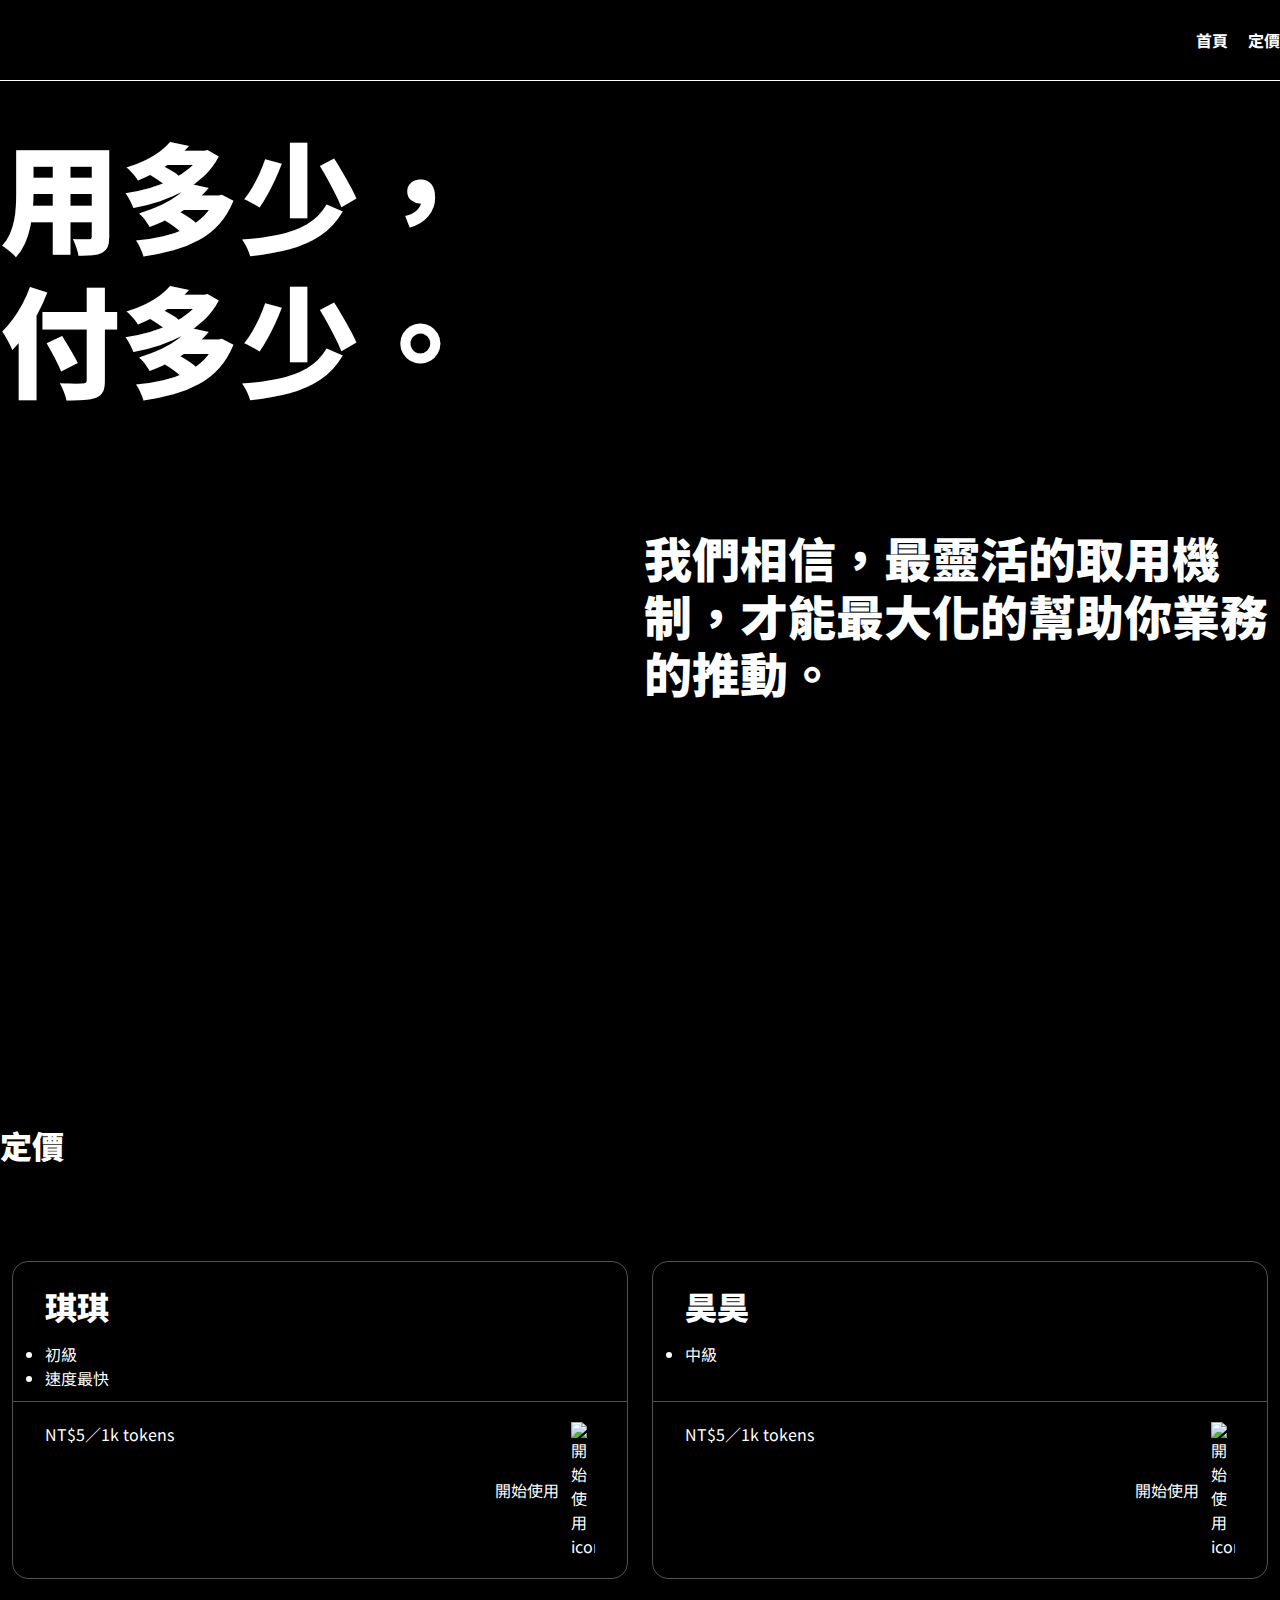
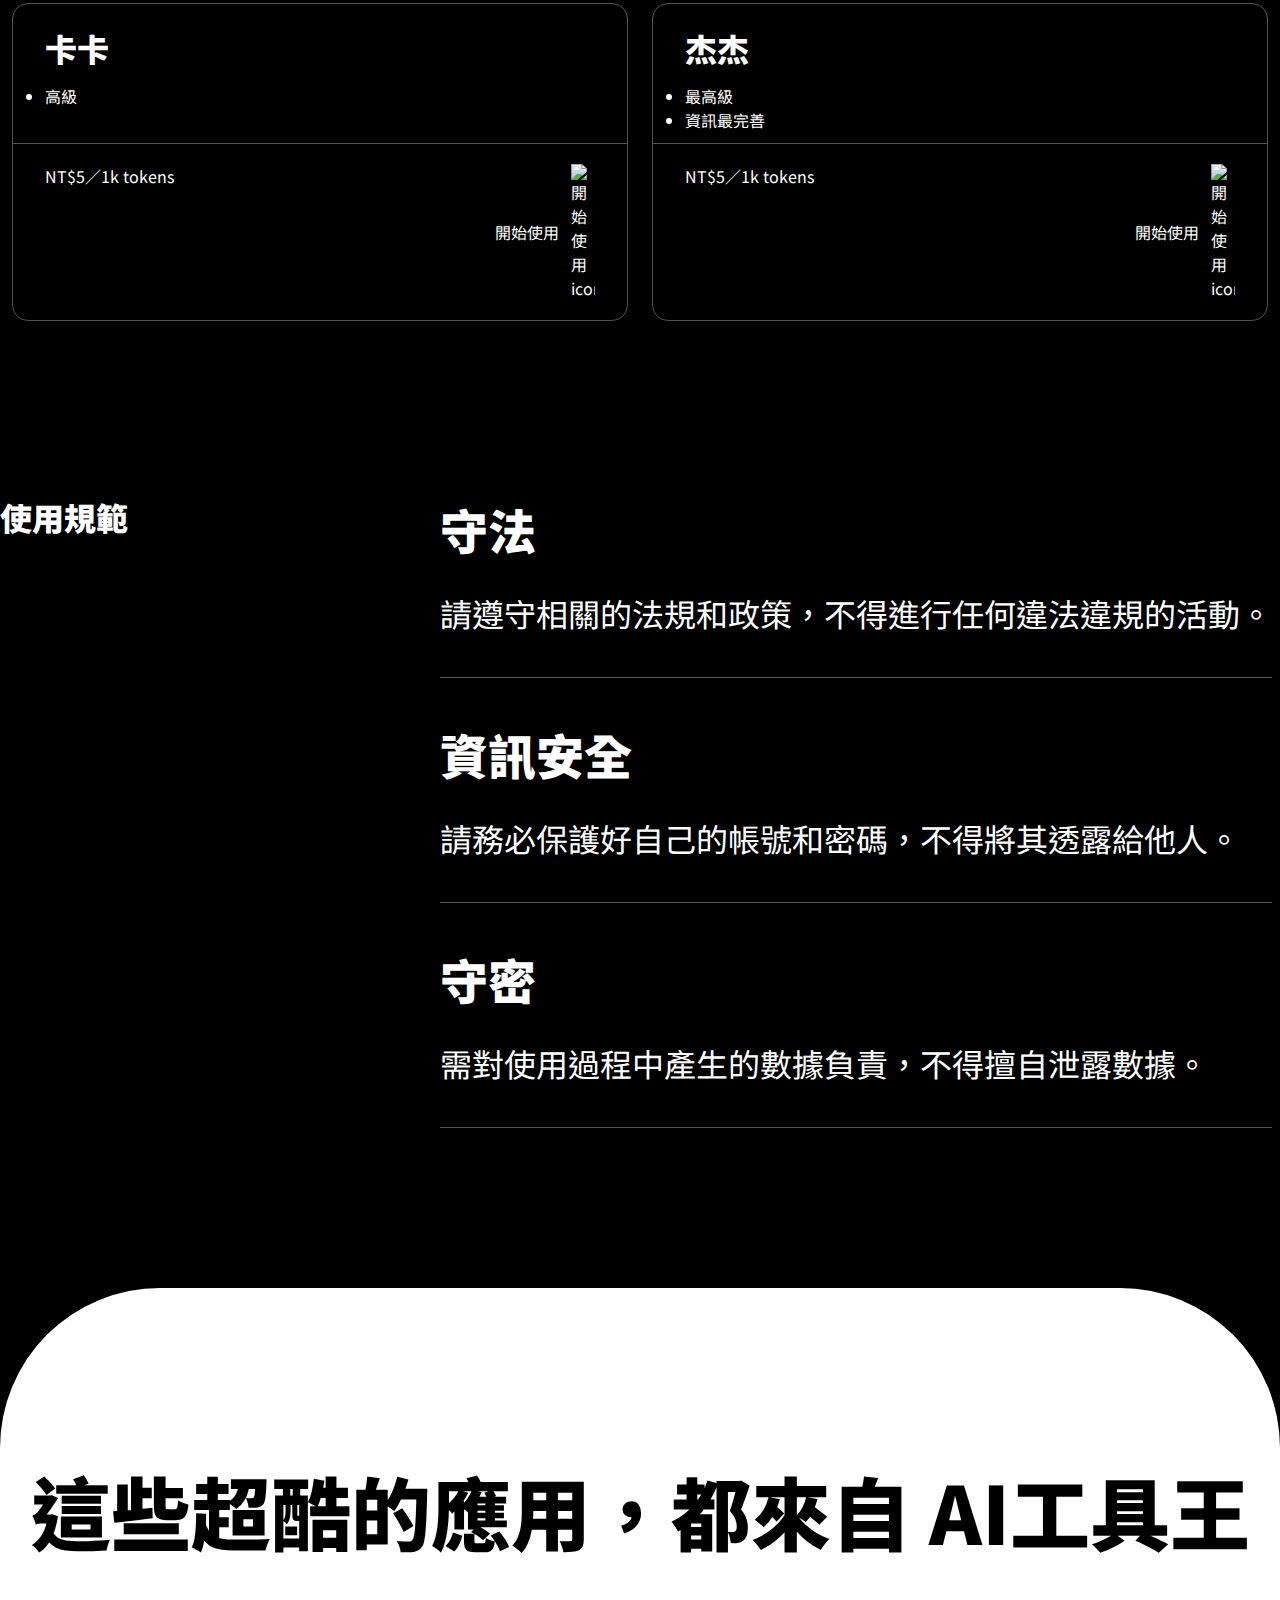
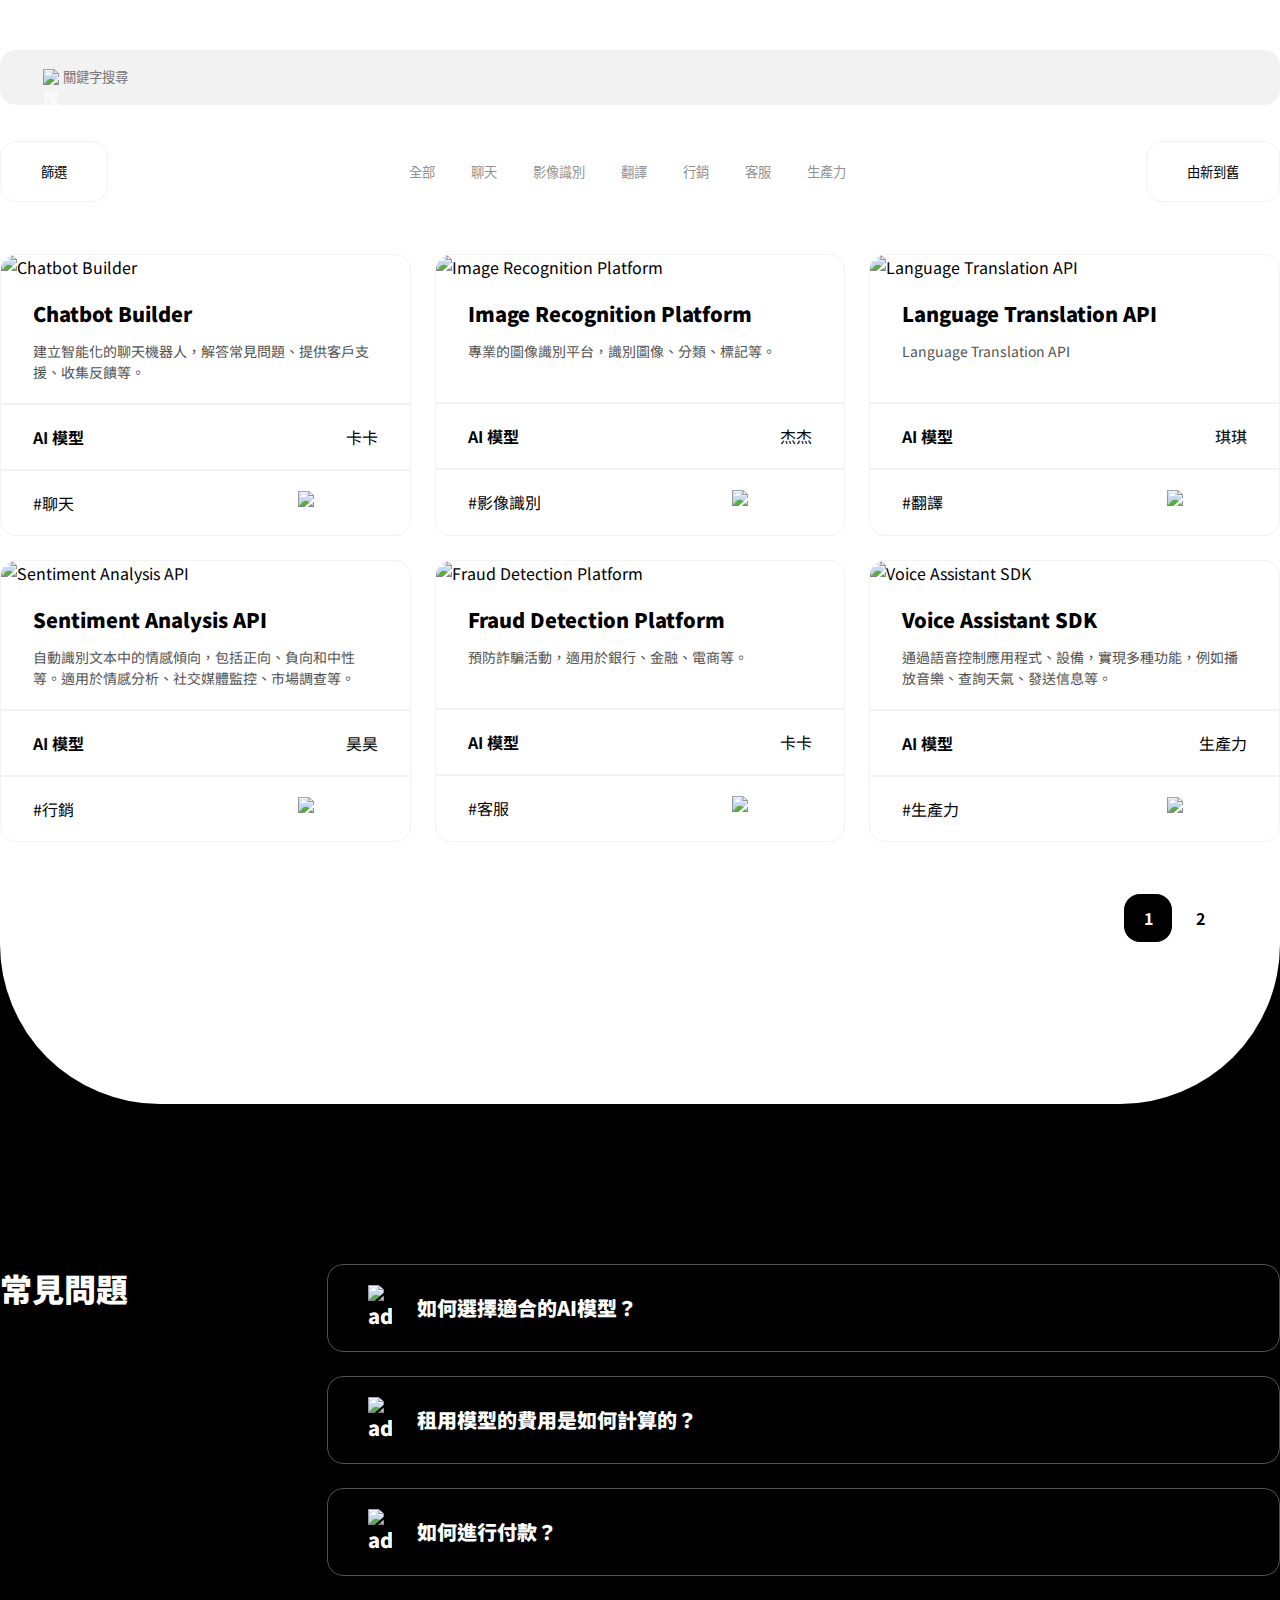
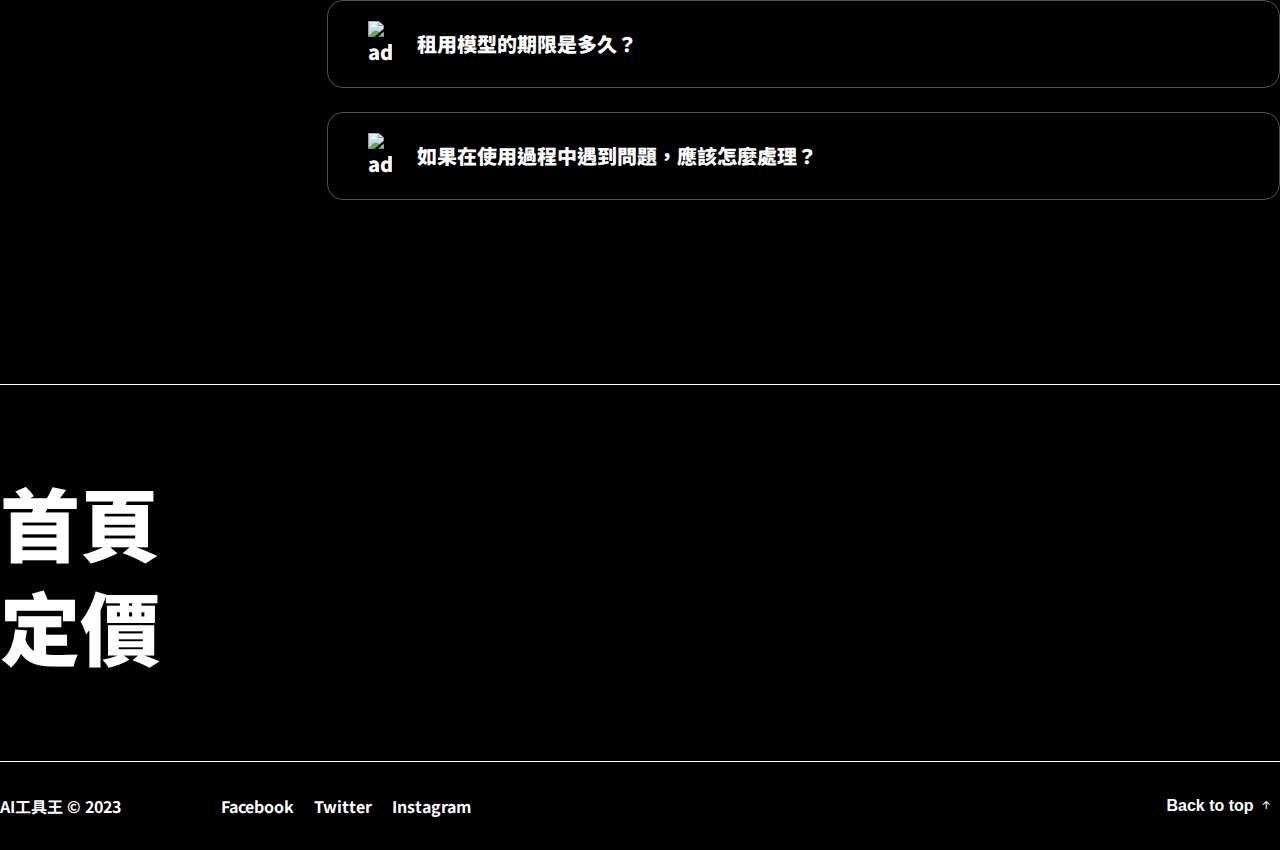
==== price.html @ f8cbf4f8 "Add files via upload" ====
<!DOCTYPE html>
<html lang="zh-TW">

<head>
  <meta charset="UTF-8">
  <meta http-equiv="X-UA-Compatible" content="IE=edge">
  <meta name="viewport" content="width=device-width, initial-scale=1.0">
  <link rel="preconnect" href="https://fonts.googleapis.com">
  <link rel="preconnect" href="https://fonts.gstatic.com" crossorigin>
  <link href="https://fonts.googleapis.com/css2?family=Noto+Sans+TC:wght@400;700;900&display=swap" rel="stylesheet">
  <link rel="stylesheet" href="https://cdn.jsdelivr.net/npm/bootstrap-icons@1.10.5/font/bootstrap-icons.css">
  <link rel="stylesheet" href="css/main.css">
  <title>AI工具王-定價</title>
</head>

<body>
  <header>
    <div class="container">
      <h1><a href="index.html">AI工具王</a></h1>
      <nav>
        <ul>
          <li><a href="index.html">首頁</a></li>
          <li><a href="price.html">定價</a></li>
        </ul>
        <div class="moblieList"><i class="bi bi-list"></i></div>
        <div class="closeIcon"><i class="bi bi-x"></i></div>
      </nav>
    </div>
    <div class="moblieFooter">
      <div class="container">
        <div class="footerNav">
          <p>AI工具王 © 2023</p>
          <ul>
            <li>
              <a href="#">Facebook</a>
            </li>
            <li>
              <a href="#">Twitter</a>
            </li>
            <li>
              <a href="#">Instagram</a>
            </li>
          </ul>
        </div>

      </div>
    </div>
  </header>
  <main>
    <section class="hero priceHero">
      <div class="container">
        <h2>用多少，<br>付多少。</h2>
        <div class="heroText">
            <p>我們相信，最靈活的取用機制，才能最大化的幫助你業務的推動。</p>
        </div>
        <div class="deco">
          <img src="https://github.com/hexschool/2022-web-layout-training/blob/main/2023web-camp/deco.png?raw=true"
            alt="箭頭">
          <img src="https://github.com/hexschool/2022-web-layout-training/blob/main/2023web-camp/deco.png?raw=true"
            alt="箭頭">
          <img src="https://github.com/hexschool/2022-web-layout-training/blob/main/2023web-camp/deco.png?raw=true"
            alt="箭頭">
        </div>
      </div>
    </section>
    <section class="price">
      <div class="container">
        <h3>定價</h3>
        <ul class="priceList">
          <li>
            <h4>琪琪</h4>
            <ul class="feature">
                <li>初級</li>
                <li>速度最快</li>
            </ul>
            <div class="priceContent">
                <p>NT$5／1k tokens</p>
                <a href="#">開始使用 <img src="https://github.com/hexschool/2022-web-layout-training/blob/main/2023web-camp/icons/call%20made.png?raw=true" alt="開始使用icon"></a>
            </div>
          </li>
          <li>
            <h4>昊昊</h4>
            <ul class="feature">
                <li>中級</li>
            </ul>
            <div class="priceContent">
                <p>NT$5／1k tokens</p>
                <a href="#">開始使用 <img src="https://github.com/hexschool/2022-web-layout-training/blob/main/2023web-camp/icons/call%20made.png?raw=true" alt="開始使用icon"></a>
            </div>
          </li>
          <li>
            <h4>卡卡</h4>
            <ul class="feature">
                <li>高級</li>
            </ul>
            <div class="priceContent">
                <p>NT$5／1k tokens</p>
                <a href="#">開始使用 <img src="https://github.com/hexschool/2022-web-layout-training/blob/main/2023web-camp/icons/call%20made.png?raw=true" alt="開始使用icon"></a>
            </div>
          </li>
          <li>
            <h4>杰杰</h4>
            <ul class="feature">
                <li>最高級</li>
                <li>資訊最完善</li>
            </ul>
            <div class="priceContent">
                <p>NT$5／1k tokens</p>
                <a href="#">開始使用 <img src="https://github.com/hexschool/2022-web-layout-training/blob/main/2023web-camp/icons/call%20made.png?raw=true" alt="開始使用icon"></a>
            </div>
          </li>
        </ul>
      </div>
    </section>
    <section class="userTerm">
      <div class="container">
        <h3>使用規範</h3>
        <ul class="userTermList">
          <li>
            <h4>守法</h4>
            <p>請遵守相關的法規和政策，不得進行任何違法違規的活動。</p>
          </li>
          <li>
            <h4>資訊安全</h4>
            <p>請務必保護好自己的帳號和密碼，不得將其透露給他人。</p>
          </li>
          <li>
            <h4>守密</h4>
            <p>需對使用過程中產生的數據負責，不得擅自泄露數據。</p>
          </li>
        </ul>
      </div>
    </section>
    <section class="products">
      <div class="container">
        <h3>這些超酷的應用，<span>都來自 AI工具王</span></h3>
        <div class="search">
          <label for="search">
            <img
              src="https://github.com/hexschool/2022-web-layout-training/blob/main/2023web-camp/icons/search.png?raw=true"
              alt="搜尋icon">
            <input type="search" name="search" id="search" placeholder="關鍵字搜尋">
          </label>
        </div>
        <div class="filter">
          <button class="filterBtn">篩選</button>
          <div class="filterBtnContent">
            <p>AI模型</p>
            <label>
              <div class="tittle">
                <input type="radio" name="aiModel" value="所有模型">
                <span class="name">所有模型</span>
                <span class="check">
                  <img
                    src="https://github.com/hexschool/2022-web-layout-training/blob/main/2023web-camp/icons/check.png?raw=true"
                    alt="checkIcon">
                </span>
              </div>
            </label>
            <label>
              <div class="tittle">
                <input type="radio" name="aiModel" value="卡卡">
                <span class="name">卡卡</span>
                <span class="check">
                  <img
                    src="https://github.com/hexschool/2022-web-layout-training/blob/main/2023web-camp/icons/check.png?raw=true"
                    alt="checkIcon">
                </span>
              </div>
            </label>
            <label>
              <div class="tittle">
                <input type="radio" name="aiModel" value="琪琪">
                <span class="name">琪琪</span>
                <span class="check">
                  <img
                    src="https://github.com/hexschool/2022-web-layout-training/blob/main/2023web-camp/icons/check.png?raw=true"
                    alt="checkIcon">
                </span>
              </div>
            </label>
            <label>
              <div class="tittle">
                <input type="radio" name="aiModel" value="杰杰">
                <span class="name">杰杰</span>
                <span class="check">
                  <img
                    src="https://github.com/hexschool/2022-web-layout-training/blob/main/2023web-camp/icons/check.png?raw=true"
                    alt="checkIcon">
                </span>
              </div>
            </label>
            <label>
              <div class="tittle">
                <input type="radio" name="aiModel" value="昊昊">
                <span class="name">昊昊</span>
                <span class="check">
                  <img
                    src="https://github.com/hexschool/2022-web-layout-training/blob/main/2023web-camp/icons/check.png?raw=true"
                    alt="checkIcon">
                </span>
              </div>
            </label>
            <hr>
            <p>類型</p>
            <label>
              <div class="tittle">
                <input type="radio" name="category" value="所有類型">
                <span class="name">所有類型</span>
                <span class="check">
                  <img
                    src="https://github.com/hexschool/2022-web-layout-training/blob/main/2023web-camp/icons/check.png?raw=true"
                    alt="checkIcon">
                </span>
              </div>
            </label>
            <label>
              <div class="tittle">
                <input type="radio" name="category" value="聊天">
                <span class="name">聊天</span>
                <span class="check">
                  <img
                    src="https://github.com/hexschool/2022-web-layout-training/blob/main/2023web-camp/icons/check.png?raw=true"
                    alt="checkIcon">
                </span>
              </div>
            </label>
            <label>
              <div class="tittle">
                <input type="radio" name="category" value="影像識別">
                <span class="name">影像識別</span>
                <span class="check">
                  <img
                    src="https://github.com/hexschool/2022-web-layout-training/blob/main/2023web-camp/icons/check.png?raw=true"
                    alt="checkIcon">
                </span>
              </div>
            </label>
            <label>
              <div class="tittle">
                <input type="radio" name="category" value="翻譯">
                <span class="name">翻譯</span>
                <span class="check">
                  <img
                    src="https://github.com/hexschool/2022-web-layout-training/blob/main/2023web-camp/icons/check.png?raw=true"
                    alt="checkIcon">
                </span>
              </div>
            </label>
            <label>
              <div class="tittle">
                <input type="radio" name="category" value="行銷">
                <span class="name">行銷</span>
                <span class="check">
                  <img
                    src="https://github.com/hexschool/2022-web-layout-training/blob/main/2023web-camp/icons/check.png?raw=true"
                    alt="checkIcon">
                </span>
              </div>
            </label>
            <label>
              <div class="tittle">
                <input type="radio" name="category" value="客服">
                <span class="name">客服</span>
                <span class="check">
                  <img
                    src="https://github.com/hexschool/2022-web-layout-training/blob/main/2023web-camp/icons/check.png?raw=true"
                    alt="checkIcon">
                </span>
              </div>
            </label>
            <label>
              <div class="tittle">
                <input type="radio" name="category" value="生產力">
                <span class="name">生產力</span>
                <span class="check">
                  <img
                    src="https://github.com/hexschool/2022-web-layout-training/blob/main/2023web-camp/icons/check.png?raw=true"
                    alt="checkIcon">
                </span>
              </div>
            </label>
          </div>
          <div class="filterList">
            <button>全部</button>
            <button>聊天</button>
            <button>影像識別</button>
            <button>翻譯</button>
            <button>行銷</button>
            <button>客服</button>
            <button>生產力</button>
          </div>
          <button type="button" class="sortBtn" id="sort">
            由新到舊
          </button>
          <div class="sortBtnContent">
            <label>
              <div class="tittle">
                <input type="radio" name="sort" value="由新到舊">
                <span class="name">由新到舊</span>
              </div>
            </label>
            <label>
              <div class="tittle">
                <input type="radio" name="sort" value="由舊到新">
                <span class="name">由舊到新</span>
              </div>
            </label>
          </div>
        </div>
        <ul class="productList"></ul>
        <ul class="pagination"></ul>
      </div>
    </section>
    <section class="fqa">
      <div class="container">
        <h3>常見問題</h3>
        <ul class="fqaList">
          <li>
            <h4><img src="https://github.com/hexschool/2022-web-layout-training/blob/main/2023web-camp/icons/add.png?raw=true" alt="addIcon">如何選擇適合的AI模型？</h4>
            <p>選擇適合的 AI 模型需要考慮您的應用場景、需要解決的問題、可用的資源以及預算等因素。可以通過對比不同模型的性能、準確率、速度等指標，以及與其他用戶的評價與反饋，來選擇最適合的模型。</p>
          </li>
          <li>
            <h4><img src="https://github.com/hexschool/2022-web-layout-training/blob/main/2023web-camp/icons/add.png?raw=true" alt="addIcon">租用模型的費用是如何計算的？</h4>
            <p>租用模型的費用通常會根據模型的性能和使用時間等因素進行計算。具體而言，模型的性能可以根據其精度、速度、暫用資源等指標來評估；而使用時間可以根據租用時間的長短來計算，通常會按小時、天或月來計算。綜合考慮這些因素，系統會自動算出對應的租用費用。</p>
          </li>
          <li>
            <h4><img src="https://github.com/hexschool/2022-web-layout-training/blob/main/2023web-camp/icons/add.png?raw=true" alt="addIcon">如何進行付款？</h4>
            <p>付款方式可以通過網站上提供的宴上支付平台進行支付。具體而言，您可以選擇信用卡、銀行轉帳電子錢包等不同的支付方式進行支付。在支付前，您需要先登錄網站並選擇適合的租用方案，系統會自動計算出對應的租用欸用和支付金額，然後您可以選擇適合的支付方式進行支付。完成支付後，系統會自動向您提供相應的服務。</p>
          </li>
          <li>
            <h4><img src="https://github.com/hexschool/2022-web-layout-training/blob/main/2023web-camp/icons/add.png?raw=true" alt="addIcon">租用模型的期限是多久？</h4>
            <p>租用模型的期限可以根據您的需求進行設置，通常可以選擇幾個小時、幾天或幾個月等不同的時間段。</p>
          </li>
          <li>
            <h4><img src="https://github.com/hexschool/2022-web-layout-training/blob/main/2023web-camp/icons/add.png?raw=true" alt="addIcon">如果在使用過程中遇到問題，應該怎麼處理？</h4>
            <p>如果在使用過程中遇到問題，您可以聯繫惡扶或技術支持人員進行諮詢或報告問題。您也可以。您也可以通過網站上的幫助中心或社區論壇尋找相關的解決方案和回答。</p>
          </li>
        </ul>
      </div>
    </section>
  </main>
  <footer>
    <div class="container">
      <section class="footerContent">
        <ul class="footerMenu">
          <li><a href="index.html">首頁</a></li>
          <li><a href="price.html">定價</a></li>
        </ul>
        <h2 class="footerLogo">AI工具王</h2>
      </section>
      <section class="footerNav">
        <p>AI工具王 © 2023</p>
        <ul>
          <li>
            <a href="#">Facebook</a>
          </li>
          <li>
            <a href="#">Twitter</a>
          </li>
          <li>
            <a href="#">Instagram</a>
          </li>
        </ul>
        <button type="button" class="topBtn">Back to top <i class="bi bi-arrow-up-short"></i></button>
      </section>
    </div>
  </footer>
  <script src="js/all.js"></script>
  <script src="js/price.js"></script>
</body>

</html>
---- css/main.css ----
/* http://meyerweb.com/eric/tools/css/reset/ 
   v2.0 | 20110126
   License: none (public domain)
*/
html, body, div, span, applet, object, iframe,
h1, h2, h3, h4, h5, h6, p, blockquote, pre,
a, abbr, acronym, address, big, cite, code,
del, dfn, em, img, ins, kbd, q, s, samp,
small, strike, strong, sub, sup, tt, var,
b, u, i, center,
dl, dt, dd, ol, ul, li,
fieldset, form, label, legend,
table, caption, tbody, tfoot, thead, tr, th, td,
article, aside, canvas, details, embed,
figure, figcaption, footer, header, hgroup,
menu, nav, output, ruby, section, summary,
time, mark, audio, video {
  margin: 0;
  padding: 0;
  border: 0;
  font-size: 100%;
  font: inherit;
  vertical-align: baseline;
}

/* HTML5 display-role reset for older browsers */
article, aside, details, figcaption, figure,
footer, header, hgroup, menu, nav, section {
  display: block;
}

body {
  line-height: 1;
}

ol, ul {
  list-style: none;
}

blockquote, q {
  quotes: none;
}

blockquote:before, blockquote:after,
q:before, q:after {
  content: "";
  content: none;
}

table {
  border-collapse: collapse;
  border-spacing: 0;
}

*, *:before, *:after {
  box-sizing: border-box;
}

body {
  font-family: "Noto Sans TC", sans-serif;
  line-height: 1.5;
  background: #000;
  color: #fff;
}

img {
  display: block;
  width: 100%;
  height: auto;
}

a {
  display: block;
  text-decoration: none;
  color: #fff;
}

.container {
  max-width: 1296px;
  margin: 0 auto;
}

.fw-b {
  font-weight: 700;
}

@media screen and (max-width: 576px) {
  .container {
    padding: 0 12px;
  }
}
header .container {
  display: flex;
  align-items: center;
  padding: 20px 0;
  border-bottom: 1px solid #fff;
}
header h1 {
  margin-right: auto;
}
header h1 a {
  width: 242px;
  height: 40px;
  background: url("https://github.com/hexschool/2022-web-layout-training/blob/main/2023web-camp/logo.png?raw=true") no-repeat;
  background-size: contain;
  text-indent: 101%;
  overflow: hidden;
  white-space: nowrap;
}
header nav ul {
  display: flex;
}
header nav ul li a {
  font-size: 16px;
  font-weight: 700;
  margin-left: 20px;
  transition: all 0.5s;
}
header nav ul li a:hover {
  color: #F18724;
}
header nav .moblieList, header nav .closeIcon {
  display: none;
  font-size: 32px;
  line-height: 1;
}
header .moblieFooter {
  display: none;
  background: #000;
  border-top: 1px solid #fff;
}

@media screen and (max-width: 576px) {
  header {
    position: relative;
  }
  header .container {
    padding: 28px 12px;
  }
  header h1 a {
    width: 143px;
    height: 24px;
  }
  header nav ul {
    display: none;
    flex-direction: column;
    justify-content: center;
    position: absolute;
    top: 91px;
    left: 0;
    right: 0;
    z-index: 5;
    height: calc(100vh - 91px - 205px);
    background: #000;
  }
  header nav ul li a {
    text-align: center;
    font-size: 80px;
    font-weight: 900;
    margin-left: 0;
  }
  header nav .moblieList {
    display: block;
  }
  header .moblieFooter {
    display: none;
    position: absolute;
    top: calc(100vh - 205px);
    left: 0;
    right: 0;
    z-index: 5;
  }
}
footer .footerContent {
  display: flex;
  padding: 80px 0;
  border-bottom: 1px solid #fff;
  border-top: 1px solid #fff;
}
footer .footerMenu li a {
  font-weight: 900;
  font-size: 80px;
  line-height: 1.2;
  margin: 8px 0;
  transition: all 0.5s;
}
footer .footerMenu li a:hover {
  color: #F18724;
}
footer .footerLogo {
  margin-left: auto;
  width: 242px;
  height: 40px;
  background: url("https://github.com/hexschool/2022-web-layout-training/blob/main/2023web-camp/logo.png?raw=true") no-repeat;
  background-size: contain;
  text-indent: 101%;
  overflow: hidden;
  white-space: nowrap;
}

.footerNav {
  display: flex;
  font-weight: 700;
  padding: 32px 0;
}
.footerNav p {
  color: #fff;
  margin-right: 100px;
}
.footerNav ul {
  display: flex;
}
.footerNav ul a {
  margin-right: 20px;
  transition: all 0.5s;
}
.footerNav ul a:hover {
  color: #F18724;
}
.footerNav button {
  margin-left: auto;
  cursor: pointer;
  background: transparent;
  border: none;
  color: #fff;
  font-weight: 700;
  font-size: 16px;
  transition: all 0.5s;
}
.footerNav button:hover {
  color: #F18724;
}

@media screen and (max-width: 576px) {
  footer .footerContent {
    flex-direction: column-reverse;
  }
  footer .footerMenu li a {
    font-size: 48px;
  }
  footer .footerLogo {
    margin-left: 0;
    margin-bottom: 40px;
  }
  .footerNav {
    flex-wrap: wrap;
  }
  .footerNav ul {
    order: 1;
    margin-top: 36px;
  }
}
@keyframes scroll1 {
  0% {
    transform: translateY(100%);
  }
  25% {
    transform: translateY(100%);
    opacity: 1;
  }
  50% {
    transform: translateY(0%);
    opacity: 1;
  }
  75% {
    transform: translateY(0%);
    opacity: 1;
  }
  100% {
    transform: translateY(-100%);
    opacity: 0;
  }
}
@keyframes scroll {
  from {
    transform: translateX(0%);
  }
  to {
    transform: translateX(-100%);
  }
}
main section {
  margin-bottom: 160px;
}
main section h3 {
  font-size: 32px;
  font-weight: 900;
  margin-bottom: 80px;
}
main .hero {
  color: #fff;
  font-weight: 900;
  line-height: 1.2;
}
main .hero h2 {
  font-size: 120px;
  padding: 40px 0;
}
main .hero a {
  display: inline-block;
  font-size: 20px;
  margin-bottom: 100px;
  padding: 20px 40px;
  border: 1px solid #fff;
  border-radius: 16px;
  transition: all 0.5s;
}
main .hero a:hover {
  color: #F18724;
  border: 1px solid #F18724;
}
main .hero .deco {
  display: flex;
  justify-content: flex-end;
  overflow: hidden;
}
main .hero .deco img {
  max-width: 180px;
  opacity: 0;
}
main .hero .deco img:nth-of-type(1) {
  animation: scroll1 8s infinite;
  animation-delay: 1s;
}
main .hero .deco img:nth-of-type(2) {
  animation: scroll1 8s infinite;
  animation-delay: 0.5s;
}
main .hero .deco img:nth-of-type(3) {
  animation: scroll1 8s infinite;
}
main .service .title {
  display: flex;
  color: #fff;
  font-weight: 900;
  margin-bottom: 80px;
}
main .service .title h3 {
  min-width: 414px;
  margin-right: 24px;
}
main .service .title p {
  font-size: 48px;
}
main .service .serviceList {
  display: flex;
  margin: 0 -10px;
  color: #fff;
}
main .service .serviceList li {
  margin: 0 10px;
  padding: 86px 40px 80px 40px;
  border: 1px solid rgba(255, 255, 255, 0.2);
  border-radius: 16px;
}
main .service .serviceList li img {
  max-width: 66px;
}
main .service .serviceList li h4 {
  font-weight: 900;
  font-size: 32px;
  margin-bottom: 20px;
}
main .partner .partnerList {
  position: relative;
}
main .partner .partnerList::before {
  content: "";
  width: 101%;
  height: 110px;
  position: absolute;
  left: 0;
  top: 0;
  z-index: 10;
  background: linear-gradient(to right, #000 10%, transparent 25%, transparent 75%, #000 90%);
}
main .partner .partnerList .partnerLogo {
  display: flex;
  margin-bottom: 20px;
  overflow: hidden;
}
main .partner .partnerList .logoWall {
  min-width: 1296px;
}
main .partner .partnerList .logo {
  display: flex;
  justify-content: space-between;
  margin-bottom: 20px;
}
main .partner .partnerList .logo img {
  display: inline-block;
  max-width: 140px;
  margin-right: 40px;
}
main .partner .partnerList .logo .firstLogo {
  width: 70px;
  -o-object-position: right;
     object-position: right;
  -o-object-fit: cover;
     object-fit: cover;
}
main .partner .partnerList .logo .lastLogo {
  width: 70px;
  -o-object-position: left;
     object-position: left;
  -o-object-fit: cover;
     object-fit: cover;
  margin-right: 0;
}
main .evaluate .swiper-slide {
  background: rgba(255, 255, 255, 0.08);
  border-radius: 16px;
  padding: 40px;
}
main .evaluate .star {
  display: flex;
  margin-bottom: 22px;
}
main .evaluate .star img {
  width: 13.5px;
  margin-right: 6px;
}
main .evaluate .evaluate-content {
  margin-bottom: 22px;
}
main .evaluate .evaluate-user {
  display: flex;
}
main .evaluate .evaluate-user img {
  width: 48px;
  margin-right: 16px;
}
main .evaluate-slider {
  --add-bottom: 50px;
  padding-bottom: var(--add-bottom);
}
main .evaluate-slider .swiper-pagination-bullet {
  background: white;
}
main .products {
  background: #fff;
  border-radius: 160px;
  padding: 162px 0;
}
main .products h3 {
  font-size: 80px;
  text-align: center;
  color: #000;
}
main .products .search {
  position: relative;
  margin-bottom: 36px;
}
main .products .search img {
  display: inline;
  width: 18px;
  position: absolute;
  top: 19px;
  left: 43px;
}
main .products .search input {
  width: 100%;
  border: 0;
  background: rgb(242, 242, 242);
  padding: 20px 43px 20px 63px;
  border-radius: 16px;
}
main .products .productList {
  display: flex;
  flex-wrap: wrap;
  margin: 0 -12px;
  color: #000;
}
main .products .productList li {
  width: calc(33.3333% - 24px);
  margin: 12px;
  border: 1px solid #F2F2F2;
  border-radius: 16px;
  overflow: hidden;
}
main .products .productList li h4 {
  font-size: 20px;
  font-weight: 900;
  margin-top: 20px;
}
main .products .productList li img {
  transition: all 0.5s;
}
main .products .productList li img:hover {
  transform: scale(1.2);
}
main .products .productList li p {
  display: flex;
  margin: 20px 0;
}
main .products .productList li p span {
  margin-left: auto;
  font-weight: normal;
}
main .products .productList li a {
  margin-left: auto;
}
main .products .productList li hr {
  border: 1px solid #f2f2f2;
  margin: 0 -32px;
}
main .products .productList .productImg {
  max-height: 292px;
  overflow: hidden;
}
main .products .productList .productInfo {
  display: flex;
  flex-direction: column;
  padding: 0 32px;
  min-height: 255px;
}
main .products .productList .productText {
  font-size: 14px;
  color: rgb(82, 82, 82);
  margin-top: 12px;
  flex-grow: 1;
}
main .products .filter {
  display: flex;
  align-items: center;
  position: relative;
  margin-bottom: 40px;
}
main .products .filterBtn, main .products .sortBtn {
  padding: 20px 40px;
  border: 1px solid rgb(242, 242, 242);
  border-radius: 16px;
  background: #fff;
  cursor: pointer;
}
main .products .filterBtnContent, main .products .sortBtnContent {
  display: none;
  padding: 20px 40px;
  border-radius: 16px;
  color: #000;
  box-shadow: 0 4px 20px 0 rgba(0, 0, 0, 0.15);
  background: #fff;
  margin-top: 16px;
  position: absolute;
  z-index: 5;
}
main .products .filterBtnContent p, main .products .sortBtnContent p {
  color: rgb(145, 145, 145);
  font-weight: 700;
}
main .products .filterBtnContent input[type=radio], main .products .sortBtnContent input[type=radio] {
  display: none;
}
main .products .filterBtnContent input:checked ~ .check, main .products .sortBtnContent input:checked ~ .check {
  display: block;
}
main .products .filterBtnContent .tittle, main .products .sortBtnContent .tittle {
  display: flex;
  align-items: center;
  padding: 8px 40px;
  margin: 0 -40px;
  cursor: pointer;
  transition: all 0.5s;
}
main .products .filterBtnContent .tittle:hover, main .products .sortBtnContent .tittle:hover {
  background: rgb(242, 242, 242);
}
main .products .filterBtnContent .check, main .products .sortBtnContent .check {
  display: none;
  margin-left: auto;
}
main .products .filterBtnContent {
  width: 240px;
  top: 50px;
  left: 0;
}
main .products .filterList {
  margin: 0 auto;
}
main .products .filterList button {
  color: rgb(145, 145, 145);
  border: none;
  background: transparent;
  cursor: pointer;
  padding: 8px 16px;
  transition: all 0.5s;
}
main .products .filterList button:hover, main .products .filterList button.active {
  background: rgb(242, 242, 242);
  border-radius: 16px;
  color: #000;
  font-weight: 700;
}
main .products #sort {
  position: relative;
  padding: 20px 40px;
  border: 1px solid rgb(242, 242, 242);
  border-radius: 16px;
}
main .products .sortBtnContent {
  width: 144px;
  top: 50px;
  right: 0;
}
main .products .pagination {
  display: flex;
  justify-content: flex-end;
  color: #000;
  font-weight: 700;
  margin-top: 40px;
}
main .products .pagination li {
  width: 48px;
  height: 48px;
  border-radius: 16px;
  background: #fff;
  text-align: center;
  line-height: 48px;
  margin-right: 4px;
  cursor: pointer;
  transition: all 0.5s;
}
main .products .pagination li.next {
  display: flex;
  justify-content: center;
  align-items: center;
  background: url("https://github.com/hexschool/2022-web-layout-training/blob/main/2023web-camp/icons/keyboard%20arrow%20right.png?raw=true") no-repeat center center;
}
main .products .pagination li.next:hover {
  background: url("https://github.com/hexschool/2022-web-layout-training/blob/main/2023web-camp/icons/keyboard%20arrow%20right.png?raw=true") no-repeat center center;
}
main .products .pagination li:hover, main .products .pagination li.active {
  background: #000;
  color: #fff;
}

@media screen and (max-width: 576px) {
  main section h3 {
    font-size: 20px;
  }
  main .hero h2 {
    font-size: 48px;
  }
  main .hero h2 span {
    display: block;
  }
  main .hero a {
    margin-bottom: 180px;
  }
  main .hero .deco {
    display: flex;
    justify-content: flex-start;
    margin-bottom: 120px;
  }
  main .hero .deco img {
    width: 33.3333%;
  }
  main .service .title {
    display: block;
    margin-bottom: 46px;
  }
  main .service .title h3 {
    min-width: 0;
    font-size: 20px;
    margin-right: 0;
    margin-bottom: 24px;
  }
  main .service .title p {
    font-size: 32px;
  }
  main .service .serviceList {
    display: block;
    margin: 0 auto;
  }
  main .service .serviceList li {
    margin: 0;
    margin-bottom: 12px;
    padding: 46px 20px 40px 20px;
  }
  main .partner .partnerList .logoWall {
    animation: scroll 20s linear infinite;
  }
  main .evaluate ul {
    flex-direction: column;
  }
  main .evaluate li {
    width: 100%;
    margin: 0 0 20px 0;
  }
  main .evaluate .star {
    display: flex;
    margin-bottom: 22px;
  }
  main .evaluate .star img {
    width: 13.5px;
    margin-right: 6px;
  }
  main .evaluate .evaluate-content {
    margin-bottom: 22px;
  }
  main .evaluate .evaluate-user {
    display: flex;
  }
  main .evaluate .evaluate-user img {
    width: 48px;
    margin-right: 16px;
  }
  main .products {
    border-radius: 20px;
    padding: 80px 0;
  }
  main .products h3 {
    font-size: 32px;
  }
  main .products h3 span {
    display: block;
  }
  main .products .search {
    margin-bottom: 36px;
  }
  main .products .search img {
    display: inline;
    width: 18px;
    position: absolute;
    top: 19px;
    left: 43px;
  }
  main .products .search input {
    padding: 20px 43px 20px 63px;
    border-radius: 16px;
  }
  main .products .productList {
    flex-direction: column;
    margin: 0;
  }
  main .products .productList li {
    width: 100%;
    margin: 0 0 12px 0;
  }
  main .products .productList li h4 {
    font-size: 20px;
    font-weight: 900;
    margin-top: 20px;
  }
  main .products .productList li .productImg {
    max-height: 292px;
    overflow: hidden;
  }
  main .products .productList li p {
    display: flex;
    margin: 20px 0;
  }
  main .products .productList li p span {
    margin-left: auto;
    font-weight: normal;
  }
  main .products .productList li a {
    margin-left: auto;
  }
  main .products .productList li hr {
    border: 1px solid #f2f2f2;
    margin: 0 -32px;
  }
  main .products .productList .productInfo {
    display: flex;
    flex-direction: column;
    padding: 0 32px;
    min-height: 255px;
  }
  main .products .productList .productText {
    font-size: 14px;
    color: rgb(82, 82, 82);
    margin-top: 12px;
    flex-grow: 1;
  }
  main .products .filter {
    flex-wrap: wrap;
  }
  main .products .filterBtn {
    margin-right: auto;
  }
  main .products .filterBtnContent {
    display: none;
    width: 100%;
    padding: 20px 40px;
    border-radius: 16px;
    color: #000;
    box-shadow: 0 4px 20px 0 rgba(0, 0, 0, 0.15);
    background: #fff;
    margin-top: 16px;
    position: absolute;
    top: 50px;
    left: 0;
    z-index: 5;
  }
  main .products .filterBtnContent p {
    color: rgb(145, 145, 145);
    font-weight: 700;
  }
  main .products .filterBtnContent input[type=radio] {
    display: none;
  }
  main .products .filterBtnContent input:checked ~ .check {
    display: block;
  }
  main .products .filterBtnContent .tittle {
    display: flex;
    align-items: center;
    padding: 8px 40px;
    margin: 0 -40px;
    cursor: pointer;
    transition: all 0.5s;
  }
  main .products .filterBtnContent .tittle:hover {
    background: rgb(242, 242, 242);
  }
  main .products .filterBtnContent .check {
    display: none;
    margin-left: auto;
  }
  main .products .filterList {
    margin: 12px auto;
    order: 1;
    white-space: nowrap;
    overflow-x: auto;
  }
  main .products .filterList button {
    color: rgb(145, 145, 145);
    border: none;
    background: transparent;
    cursor: pointer;
    padding: 8px 16px;
    transition: all 0.5s;
  }
  main .products .filterList button:hover, main .products .filterList button.active {
    background: rgb(242, 242, 242);
    border-radius: 16px;
    color: #000;
    font-weight: 700;
  }
  main .products #sort {
    padding: 20px 40px;
    border: 1px solid rgb(242, 242, 242);
    border-radius: 16px;
  }
  main .products .pagination {
    display: flex;
    justify-content: flex-end;
    color: #000;
    font-weight: 700;
    margin-top: 40px;
  }
  main .products .pagination li {
    width: 48px;
    height: 48px;
    border-radius: 16px;
    background: #fff;
    text-align: center;
    line-height: 48px;
    margin-right: 4px;
    cursor: pointer;
    transition: all 0.5s;
  }
  main .products .pagination li.next {
    display: flex;
    justify-content: center;
    align-items: center;
  }
  main .products .pagination li.next img {
    width: 16px;
  }
  main .products .pagination li.next:hover {
    background: #fff;
  }
  main .products .pagination li:hover {
    background: #000;
    color: #fff;
  }
}
main .priceHero .deco {
  justify-content: flex-start;
}
main .priceHero .heroText {
  width: 636px;
  font-size: 48px;
  margin-left: auto;
  margin-top: 80px;
  margin-bottom: 240px;
}
main .priceList {
  display: flex;
  flex-wrap: wrap;
}
main .priceList > li {
  width: calc(50% - 24px);
  height: 318px;
  display: flex;
  flex-direction: column;
  border: 1px solid rgb(82, 82, 82);
  border-radius: 16px;
  padding: 20px 32px;
  margin: 12px;
  transition: all 0.5s;
}
main .priceList > li:hover {
  border: 1px solid rgb(255, 255, 255);
}
main .priceList h4 {
  font-size: 32px;
  font-weight: 900;
  margin-bottom: 12px;
}
main .priceList .feature {
  list-style: disc;
  margin-bottom: auto;
  flex-grow: 1;
}
main .priceList .priceContent {
  display: flex;
  padding: 20px 32px 0;
  margin: 0 -32px;
  border-top: 1px solid rgb(82, 82, 82);
}
main .priceList .priceContent p {
  margin-right: auto;
}
main .priceList .priceContent a {
  display: flex;
  align-items: center;
}
main .priceList .priceContent a img {
  width: 24px;
  margin-left: 12px;
}
main .userTerm .container {
  display: flex;
}
main .userTerm h3 {
  width: 440px;
}
main .userTerm .userTermList li {
  padding: 40px 0;
  border-bottom: 1px solid rgb(82, 82, 82);
}
main .userTerm .userTermList li:nth-of-type(1) {
  padding: 0 0 40px 0;
}
main .userTerm .userTermList li h4 {
  font-size: 48px;
  font-weight: 900;
  margin-bottom: 24px;
}
main .userTerm .userTermList li p {
  font-size: 32px;
}
main .fqa .container {
  display: flex;
}
main .fqa h3 {
  width: 440px;
}
main .fqa .fqaList {
  width: 100%;
}
main .fqa .fqaList li {
  cursor: pointer;
  border-radius: 16px;
  border: 1px solid rgb(82, 82, 82);
  padding: 20px 40px;
  margin-bottom: 24px;
  overflow: hidden;
  transition: all 0.5s;
}
main .fqa .fqaList li:hover, main .fqa .fqaList li.active {
  border: 1px solid rgb(255, 255, 255);
}
main .fqa .fqaList li h4 {
  display: flex;
  align-items: center;
  font-size: 20px;
  font-weight: 900;
}
main .fqa .fqaList li h4 img {
  width: 24px;
  margin-right: 25px;
}
main .fqa .fqaList li p {
  display: none;
  margin-top: 24px;
}

@media screen and (max-width: 576px) {
  main .priceHero .heroText {
    width: 257px;
    font-size: 28px;
    margin-top: 64px;
    margin-bottom: 260px;
  }
  main .priceList > li {
    width: 100%;
    height: 318px;
    border: 1px solid rgb(82, 82, 82);
    border-radius: 16px;
    padding: 20px 32px;
    margin: 0 0 24px 0;
    transition: all 0.5s;
  }
  main .priceList h4 {
    font-size: 32px;
    font-weight: 900;
    margin-bottom: 12px;
  }
  main .priceList .feature {
    list-style: disc;
    margin-bottom: auto;
    flex-grow: 1;
  }
  main .priceList .priceContent {
    display: flex;
    padding: 20px 32px 0;
    margin: 0 -32px;
    border-top: 1px solid rgb(82, 82, 82);
  }
  main .priceList .priceContent p {
    margin-right: auto;
  }
  main .priceList .priceContent a {
    display: flex;
    align-items: center;
  }
  main .priceList .priceContent a img {
    width: 24px;
    margin-left: 12px;
  }
  main .userTerm .container {
    flex-direction: column;
  }
  main .userTerm h3 {
    width: 100%;
    margin-bottom: 48px;
  }
  main .userTerm .userTermList li h4 {
    font-size: 32px;
  }
  main .userTerm .userTermList li p {
    font-size: 16px;
  }
  main .fqa .container {
    flex-direction: column;
  }
  main .fqa h3 {
    width: 100%;
  }
  main .fqa .fqaList li {
    padding: 20px;
  }
}/*# sourceMappingURL=main.css.map */
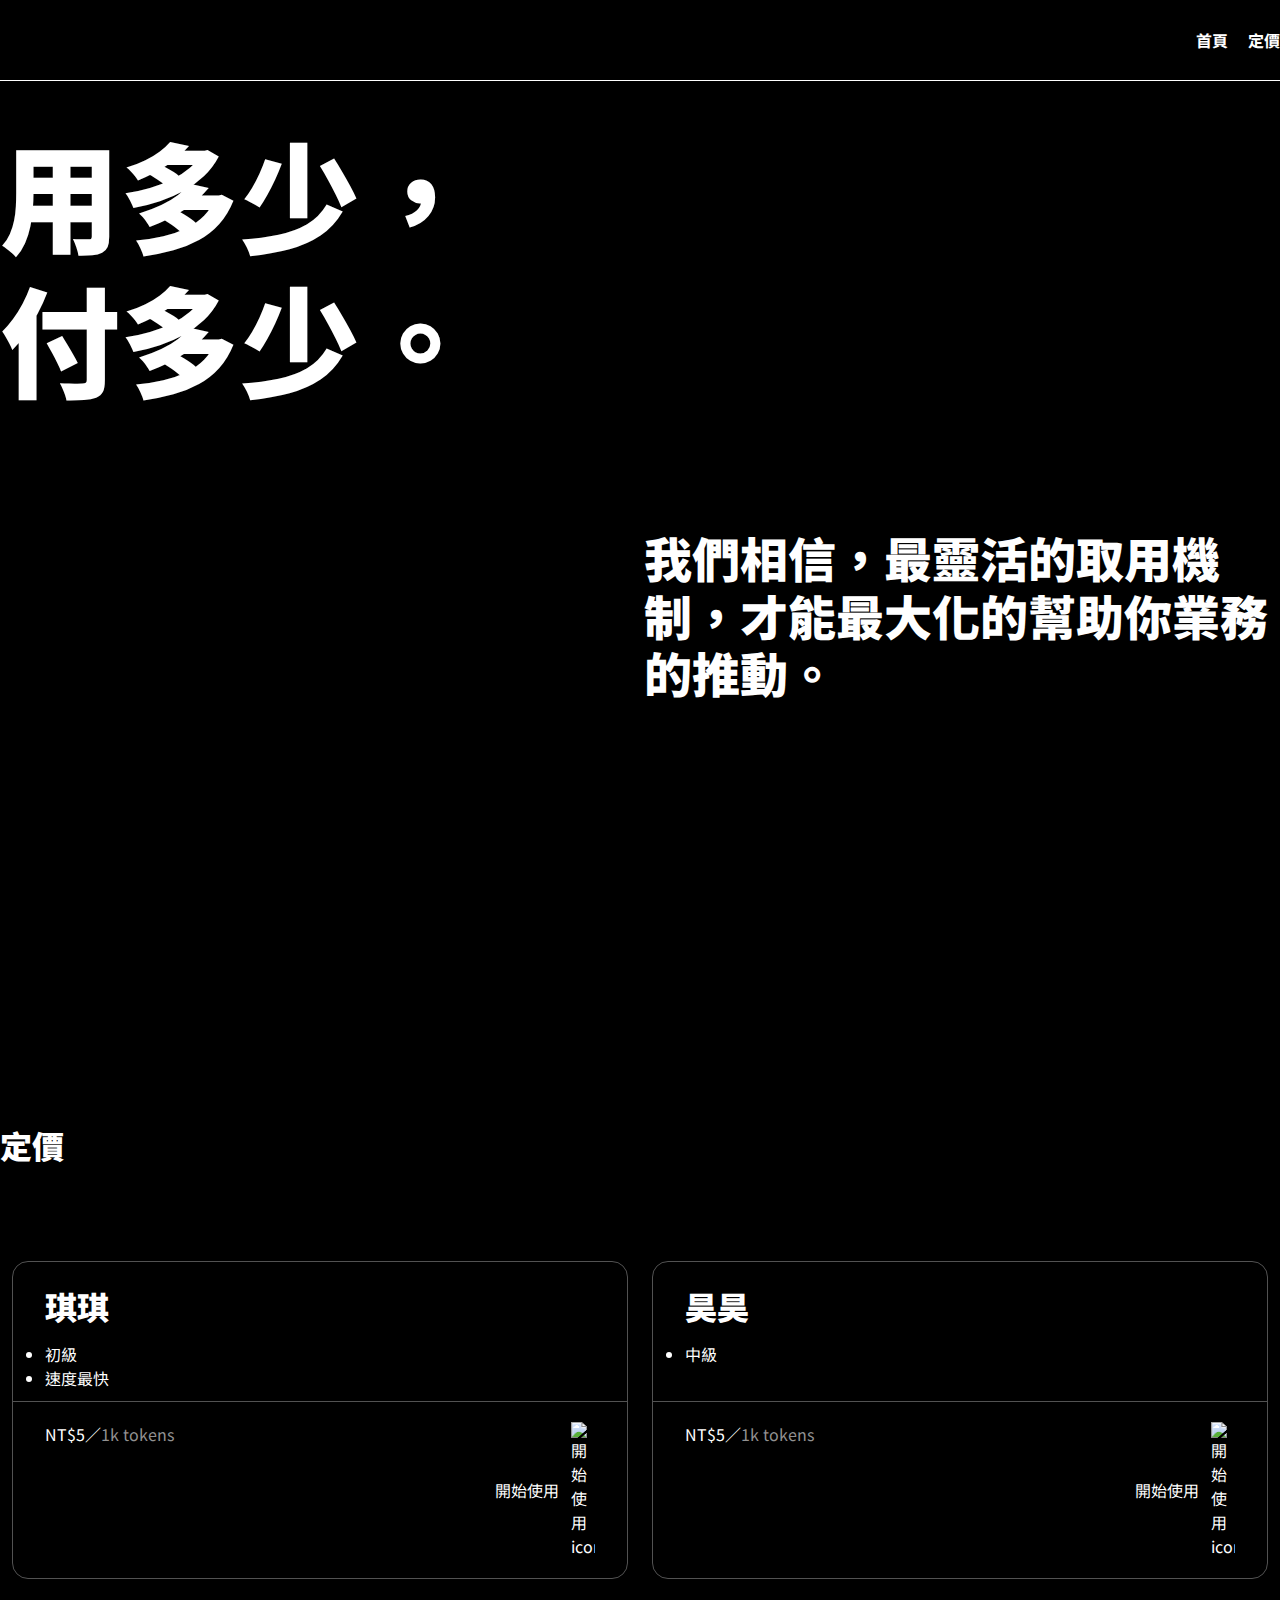
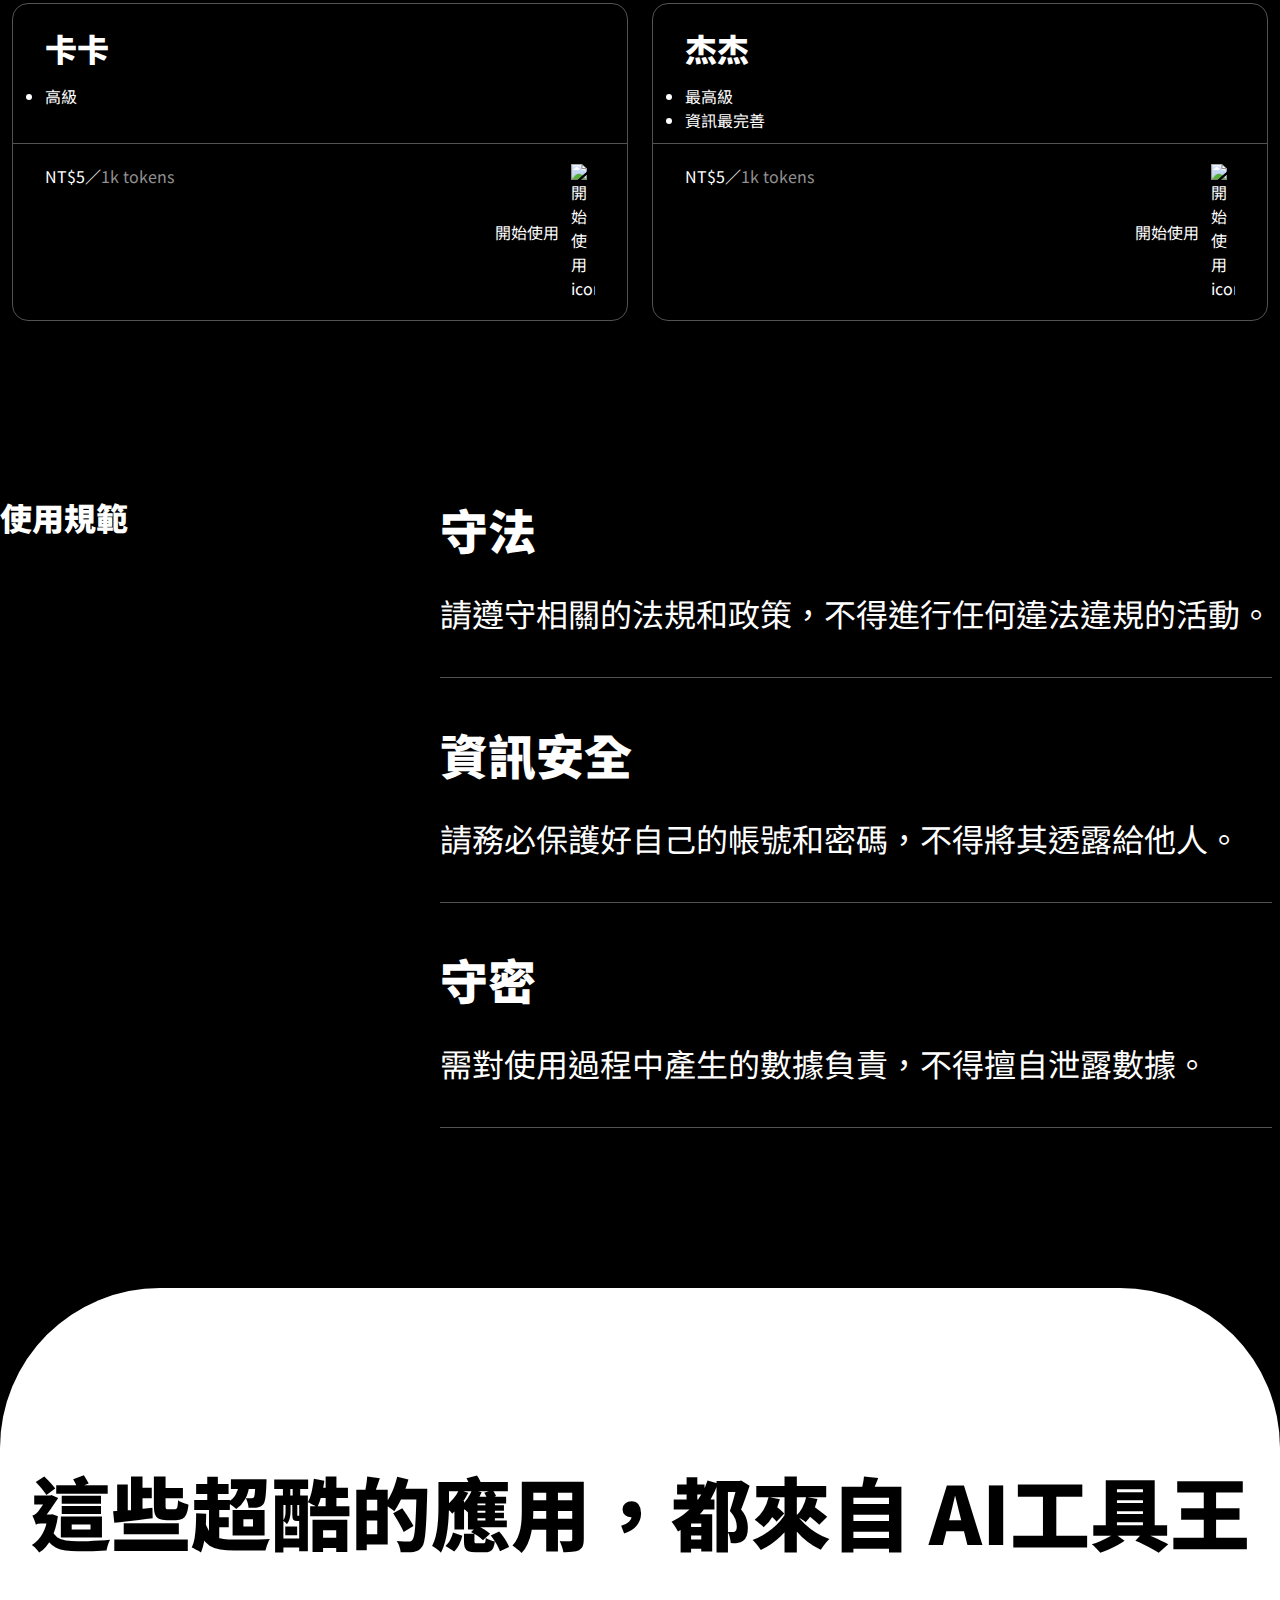
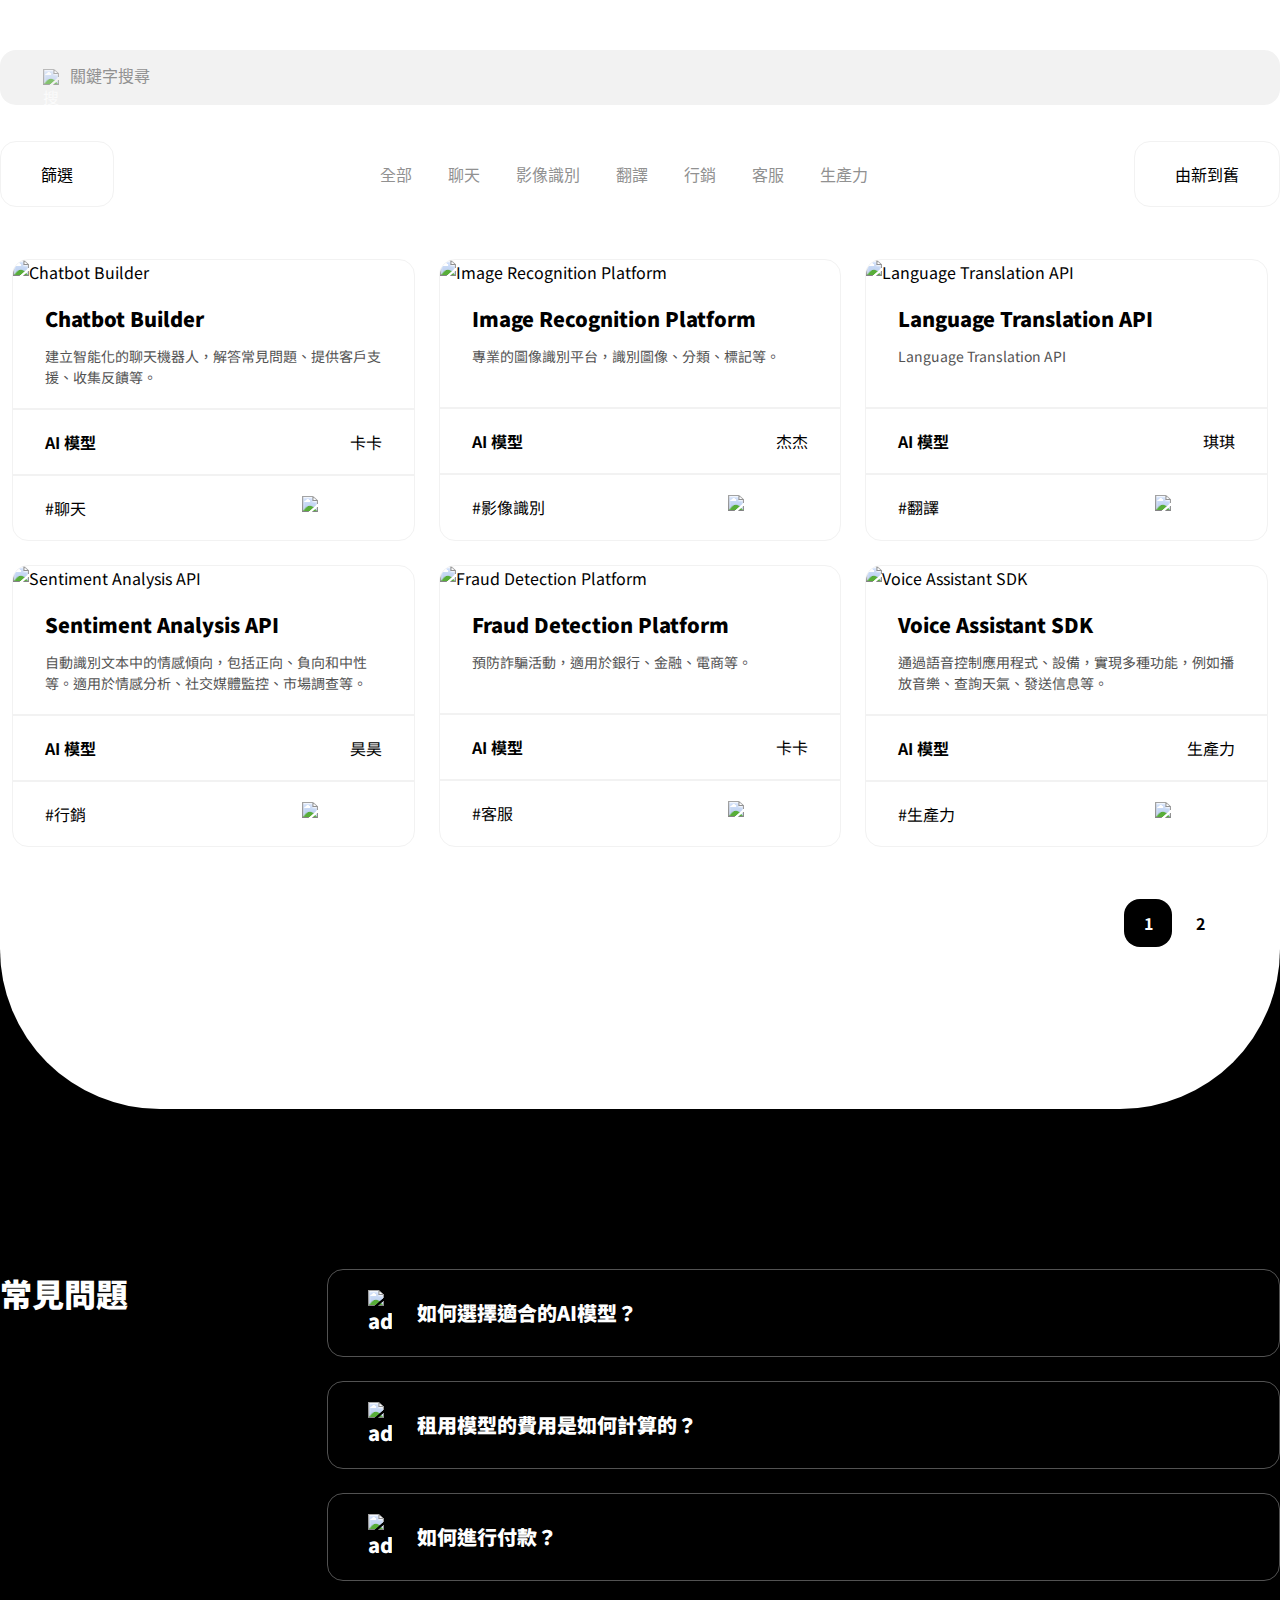
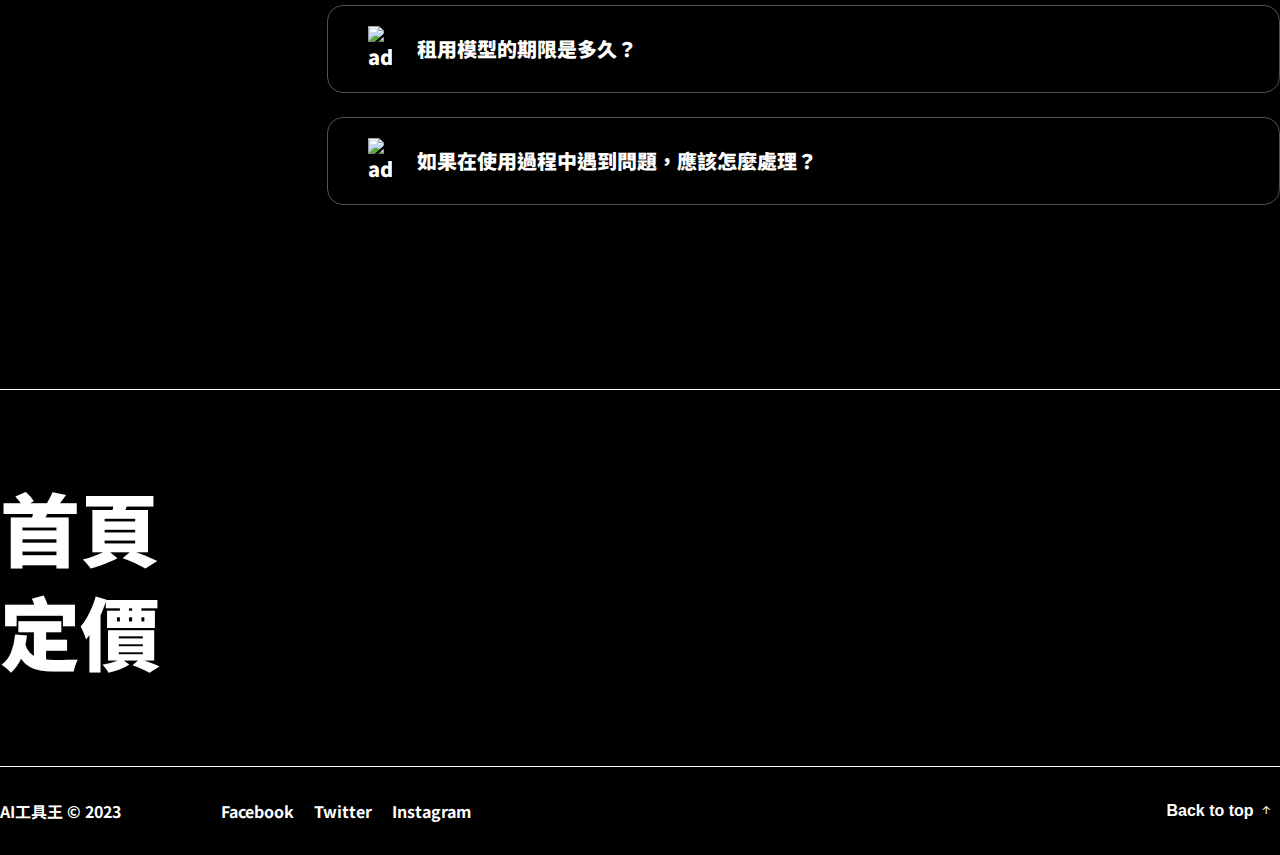
==== commit 13cbbcaf: "細節修正" ====
--- a/price.html
+++ b/price.html
@@ -5,6 +5,9 @@
   <meta charset="UTF-8">
   <meta http-equiv="X-UA-Compatible" content="IE=edge">
   <meta name="viewport" content="width=device-width, initial-scale=1.0">
+  <meta name="description" content="用多少，付多少。我們相信，最靈活的取用機制，才能最大化的幫助你業務的推動。">
+  <meta property="og:title" content=">AI工具王-定價">
+  <meta property="og:description" content="用多少，付多少。我們相信，最靈活的取用機制，才能最大化的幫助你業務的推動。">
   <link rel="preconnect" href="https://fonts.googleapis.com">
   <link rel="preconnect" href="https://fonts.gstatic.com" crossorigin>
   <link href="https://fonts.googleapis.com/css2?family=Noto+Sans+TC:wght@400;700;900&display=swap" rel="stylesheet">
@@ -74,7 +77,7 @@
                 <li>速度最快</li>
             </ul>
             <div class="priceContent">
-                <p>NT$5／1k tokens</p>
+                <p>NT$5／<span>1k tokens</span></p>
                 <a href="#">開始使用 <img src="https://github.com/hexschool/2022-web-layout-training/blob/main/2023web-camp/icons/call%20made.png?raw=true" alt="開始使用icon"></a>
             </div>
           </li>
@@ -84,7 +87,7 @@
                 <li>中級</li>
             </ul>
             <div class="priceContent">
-                <p>NT$5／1k tokens</p>
+                <p>NT$5／<span>1k tokens</span></p>
                 <a href="#">開始使用 <img src="https://github.com/hexschool/2022-web-layout-training/blob/main/2023web-camp/icons/call%20made.png?raw=true" alt="開始使用icon"></a>
             </div>
           </li>
@@ -94,7 +97,7 @@
                 <li>高級</li>
             </ul>
             <div class="priceContent">
-                <p>NT$5／1k tokens</p>
+                <p>NT$5／<span>1k tokens</span></p>
                 <a href="#">開始使用 <img src="https://github.com/hexschool/2022-web-layout-training/blob/main/2023web-camp/icons/call%20made.png?raw=true" alt="開始使用icon"></a>
             </div>
           </li>
@@ -105,7 +108,7 @@
                 <li>資訊最完善</li>
             </ul>
             <div class="priceContent">
-                <p>NT$5／1k tokens</p>
+                <p>NT$5／<span>1k tokens</span></p>
                 <a href="#">開始使用 <img src="https://github.com/hexschool/2022-web-layout-training/blob/main/2023web-camp/icons/call%20made.png?raw=true" alt="開始使用icon"></a>
             </div>
           </li>
@@ -143,7 +146,7 @@
           </label>
         </div>
         <div class="filter">
-          <button class="filterBtn">篩選</button>
+          <button type="button" class="filterBtn">篩選</button>
           <div class="filterBtnContent">
             <p>AI模型</p>
             <label>
@@ -282,13 +285,13 @@
             </label>
           </div>
           <div class="filterList">
-            <button>全部</button>
-            <button>聊天</button>
-            <button>影像識別</button>
-            <button>翻譯</button>
-            <button>行銷</button>
-            <button>客服</button>
-            <button>生產力</button>
+            <button type="button">全部</button>
+            <button type="button">聊天</button>
+            <button type="button">影像識別</button>
+            <button type="button">翻譯</button>
+            <button type="button">行銷</button>
+            <button type="button">客服</button>
+            <button type="button">生產力</button>
           </div>
           <button type="button" class="sortBtn" id="sort">
             由新到舊
@@ -316,24 +319,39 @@
       <div class="container">
         <h3>常見問題</h3>
         <ul class="fqaList">
-          <li>
-            <h4><img src="https://github.com/hexschool/2022-web-layout-training/blob/main/2023web-camp/icons/add.png?raw=true" alt="addIcon">如何選擇適合的AI模型？</h4>
+          <li data-num="1">
+            <h4>
+              <img class="addIcon" src="https://github.com/hexschool/2022-web-layout-training/blob/main/2023web-camp/icons/add.png?raw=true" alt="addIcon">
+              <img class="removeIcon" src="https://github.com/hexschool/2022-web-layout-training/blob/main/2023web-camp/icons/remove.png?raw=true" alt="removeIcon">
+              如何選擇適合的AI模型？</h4>
             <p>選擇適合的 AI 模型需要考慮您的應用場景、需要解決的問題、可用的資源以及預算等因素。可以通過對比不同模型的性能、準確率、速度等指標，以及與其他用戶的評價與反饋，來選擇最適合的模型。</p>
           </li>
-          <li>
-            <h4><img src="https://github.com/hexschool/2022-web-layout-training/blob/main/2023web-camp/icons/add.png?raw=true" alt="addIcon">租用模型的費用是如何計算的？</h4>
+          <li data-num="2">
+            <h4>
+              <img class="addIcon" src="https://github.com/hexschool/2022-web-layout-training/blob/main/2023web-camp/icons/add.png?raw=true" alt="addIcon">
+              <img class="removeIcon" src="https://github.com/hexschool/2022-web-layout-training/blob/main/2023web-camp/icons/remove.png?raw=true" alt="removeIcon">
+              租用模型的費用是如何計算的？</h4>
             <p>租用模型的費用通常會根據模型的性能和使用時間等因素進行計算。具體而言，模型的性能可以根據其精度、速度、暫用資源等指標來評估；而使用時間可以根據租用時間的長短來計算，通常會按小時、天或月來計算。綜合考慮這些因素，系統會自動算出對應的租用費用。</p>
           </li>
-          <li>
-            <h4><img src="https://github.com/hexschool/2022-web-layout-training/blob/main/2023web-camp/icons/add.png?raw=true" alt="addIcon">如何進行付款？</h4>
+          <li data-num="3">
+            <h4>
+              <img class="addIcon" src="https://github.com/hexschool/2022-web-layout-training/blob/main/2023web-camp/icons/add.png?raw=true" alt="addIcon">
+              <img class="removeIcon" src="https://github.com/hexschool/2022-web-layout-training/blob/main/2023web-camp/icons/remove.png?raw=true" alt="removeIcon">
+              如何進行付款？</h4>
             <p>付款方式可以通過網站上提供的宴上支付平台進行支付。具體而言，您可以選擇信用卡、銀行轉帳電子錢包等不同的支付方式進行支付。在支付前，您需要先登錄網站並選擇適合的租用方案，系統會自動計算出對應的租用欸用和支付金額，然後您可以選擇適合的支付方式進行支付。完成支付後，系統會自動向您提供相應的服務。</p>
           </li>
-          <li>
-            <h4><img src="https://github.com/hexschool/2022-web-layout-training/blob/main/2023web-camp/icons/add.png?raw=true" alt="addIcon">租用模型的期限是多久？</h4>
+          <li data-num="4">
+            <h4>
+              <img class="addIcon" src="https://github.com/hexschool/2022-web-layout-training/blob/main/2023web-camp/icons/add.png?raw=true" alt="addIcon">
+              <img class="removeIcon" src="https://github.com/hexschool/2022-web-layout-training/blob/main/2023web-camp/icons/remove.png?raw=true" alt="removeIcon">
+              租用模型的期限是多久？</h4>
             <p>租用模型的期限可以根據您的需求進行設置，通常可以選擇幾個小時、幾天或幾個月等不同的時間段。</p>
           </li>
-          <li>
-            <h4><img src="https://github.com/hexschool/2022-web-layout-training/blob/main/2023web-camp/icons/add.png?raw=true" alt="addIcon">如果在使用過程中遇到問題，應該怎麼處理？</h4>
+          <li data-num="5">
+            <h4>
+              <img class="addIcon" src="https://github.com/hexschool/2022-web-layout-training/blob/main/2023web-camp/icons/add.png?raw=true" alt="addIcon">
+              <img class="removeIcon" src="https://github.com/hexschool/2022-web-layout-training/blob/main/2023web-camp/icons/remove.png?raw=true" alt="removeIcon">
+              如果在使用過程中遇到問題，應該怎麼處理？</h4>
             <p>如果在使用過程中遇到問題，您可以聯繫惡扶或技術支持人員進行諮詢或報告問題。您也可以。您也可以通過網站上的幫助中心或社區論壇尋找相關的解決方案和回答。</p>
           </li>
         </ul>
@@ -347,7 +365,9 @@
           <li><a href="index.html">首頁</a></li>
           <li><a href="price.html">定價</a></li>
         </ul>
-        <h2 class="footerLogo">AI工具王</h2>
+        <h2 class="footerLogo">
+          <a href="index.html">AI工具王</a>
+        </h2>
       </section>
       <section class="footerNav">
         <p>AI工具王 © 2023</p>
--- a/css/main.css
+++ b/css/main.css
@@ -189,6 +189,8 @@
 }
 footer .footerLogo {
   margin-left: auto;
+}
+footer .footerLogo a {
   width: 242px;
   height: 40px;
   background: url("https://github.com/hexschool/2022-web-layout-training/blob/main/2023web-camp/logo.png?raw=true") no-repeat;
@@ -245,6 +247,9 @@
   .footerNav {
     flex-wrap: wrap;
   }
+  .footerNav p {
+    margin-right: auto;
+  }
   .footerNav ul {
     order: 1;
     margin-top: 36px;
@@ -344,7 +349,6 @@
 }
 main .service .serviceList {
   display: flex;
-  margin: 0 -10px;
   color: #fff;
 }
 main .service .serviceList li {
@@ -366,7 +370,7 @@
 }
 main .partner .partnerList::before {
   content: "";
-  width: 101%;
+  width: 100%;
   height: 110px;
   position: absolute;
   left: 0;
@@ -457,18 +461,26 @@
   position: absolute;
   top: 19px;
   left: 43px;
+  opacity: 0.7;
 }
 main .products .search input {
   width: 100%;
   border: 0;
   background: rgb(242, 242, 242);
-  padding: 20px 43px 20px 63px;
-  border-radius: 16px;
+  padding: 20px 43px 20px 70px;
+  border-radius: 16px;
+}
+main .products .search input::-moz-placeholder {
+  color: rgb(145, 145, 145);
+  font-size: 16px;
+}
+main .products .search input::placeholder {
+  color: rgb(145, 145, 145);
+  font-size: 16px;
 }
 main .products .productList {
   display: flex;
   flex-wrap: wrap;
-  margin: 0 -12px;
   color: #000;
 }
 main .products .productList li {
@@ -527,11 +539,21 @@
   margin-bottom: 40px;
 }
 main .products .filterBtn, main .products .sortBtn {
+  display: flex;
+  align-items: center;
   padding: 20px 40px;
   border: 1px solid rgb(242, 242, 242);
   border-radius: 16px;
   background: #fff;
+  font-size: 16px;
   cursor: pointer;
+}
+main .products .filterBtn .filterIcon, main .products .sortBtn .filterIcon {
+  margin-left: 8px;
+}
+main .products .filterBtn img, main .products .sortBtn img {
+  width: 16px;
+  margin-left: 8px;
 }
 main .products .filterBtnContent, main .products .sortBtnContent {
   display: none;
@@ -578,6 +600,7 @@
   margin: 0 auto;
 }
 main .products .filterList button {
+  font-size: 16px;
   color: rgb(145, 145, 145);
   border: none;
   background: transparent;
@@ -633,6 +656,27 @@
   background: #000;
   color: #fff;
 }
+main .userService h3 {
+  font-size: 48px;
+  text-align: center;
+  margin-bottom: 40px;
+}
+main .userService a {
+  width: 188px;
+  margin: 0 auto;
+  display: flex;
+  align-items: center;
+  border: 1px solid rgb(255, 255, 255);
+  border-radius: 16px;
+  padding: 20px 40px;
+  text-align: center;
+  font-size: 20px;
+  transition: all 0.5s;
+}
+main .userService img {
+  display: inline-block;
+  width: 24px;
+}
 
 @media screen and (max-width: 576px) {
   main section h3 {
@@ -679,6 +723,9 @@
   }
   main .partner .partnerList .logoWall {
     animation: scroll 20s linear infinite;
+  }
+  main .partner .partnerList .logo {
+    margin-bottom: 12px;
   }
   main .evaluate ul {
     flex-direction: column;
@@ -850,22 +897,6 @@
     font-weight: 700;
     margin-top: 40px;
   }
-  main .products .pagination li {
-    width: 48px;
-    height: 48px;
-    border-radius: 16px;
-    background: #fff;
-    text-align: center;
-    line-height: 48px;
-    margin-right: 4px;
-    cursor: pointer;
-    transition: all 0.5s;
-  }
-  main .products .pagination li.next {
-    display: flex;
-    justify-content: center;
-    align-items: center;
-  }
   main .products .pagination li.next img {
     width: 16px;
   }
@@ -881,7 +912,7 @@
   justify-content: flex-start;
 }
 main .priceHero .heroText {
-  width: 636px;
+  max-width: 636px;
   font-size: 48px;
   margin-left: auto;
   margin-top: 80px;
@@ -924,6 +955,9 @@
 main .priceList .priceContent p {
   margin-right: auto;
 }
+main .priceList .priceContent span {
+  color: rgb(145, 145, 145);
+}
 main .priceList .priceContent a {
   display: flex;
   align-items: center;
@@ -987,6 +1021,9 @@
 main .fqa .fqaList li p {
   display: none;
   margin-top: 24px;
+}
+main .fqa .fqaList li .removeIcon {
+  display: none;
 }
 
 @media screen and (max-width: 576px) {
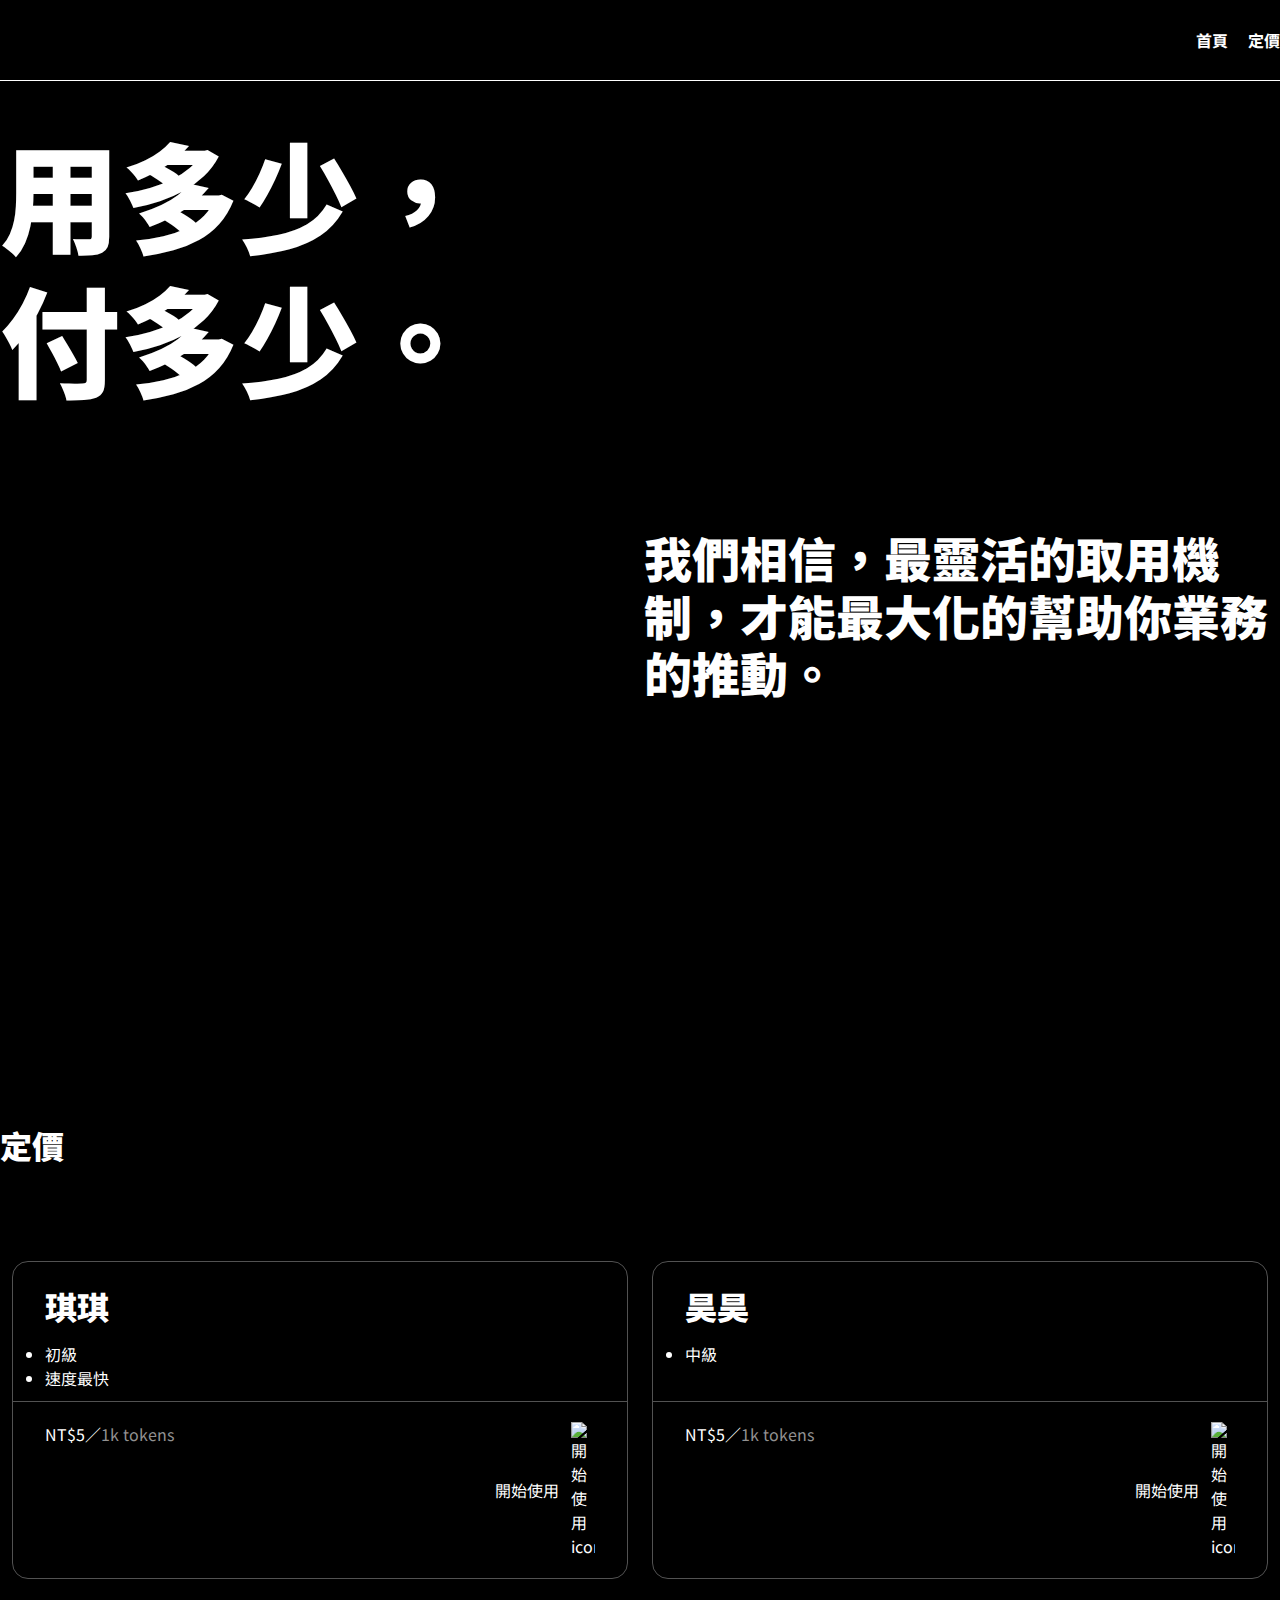
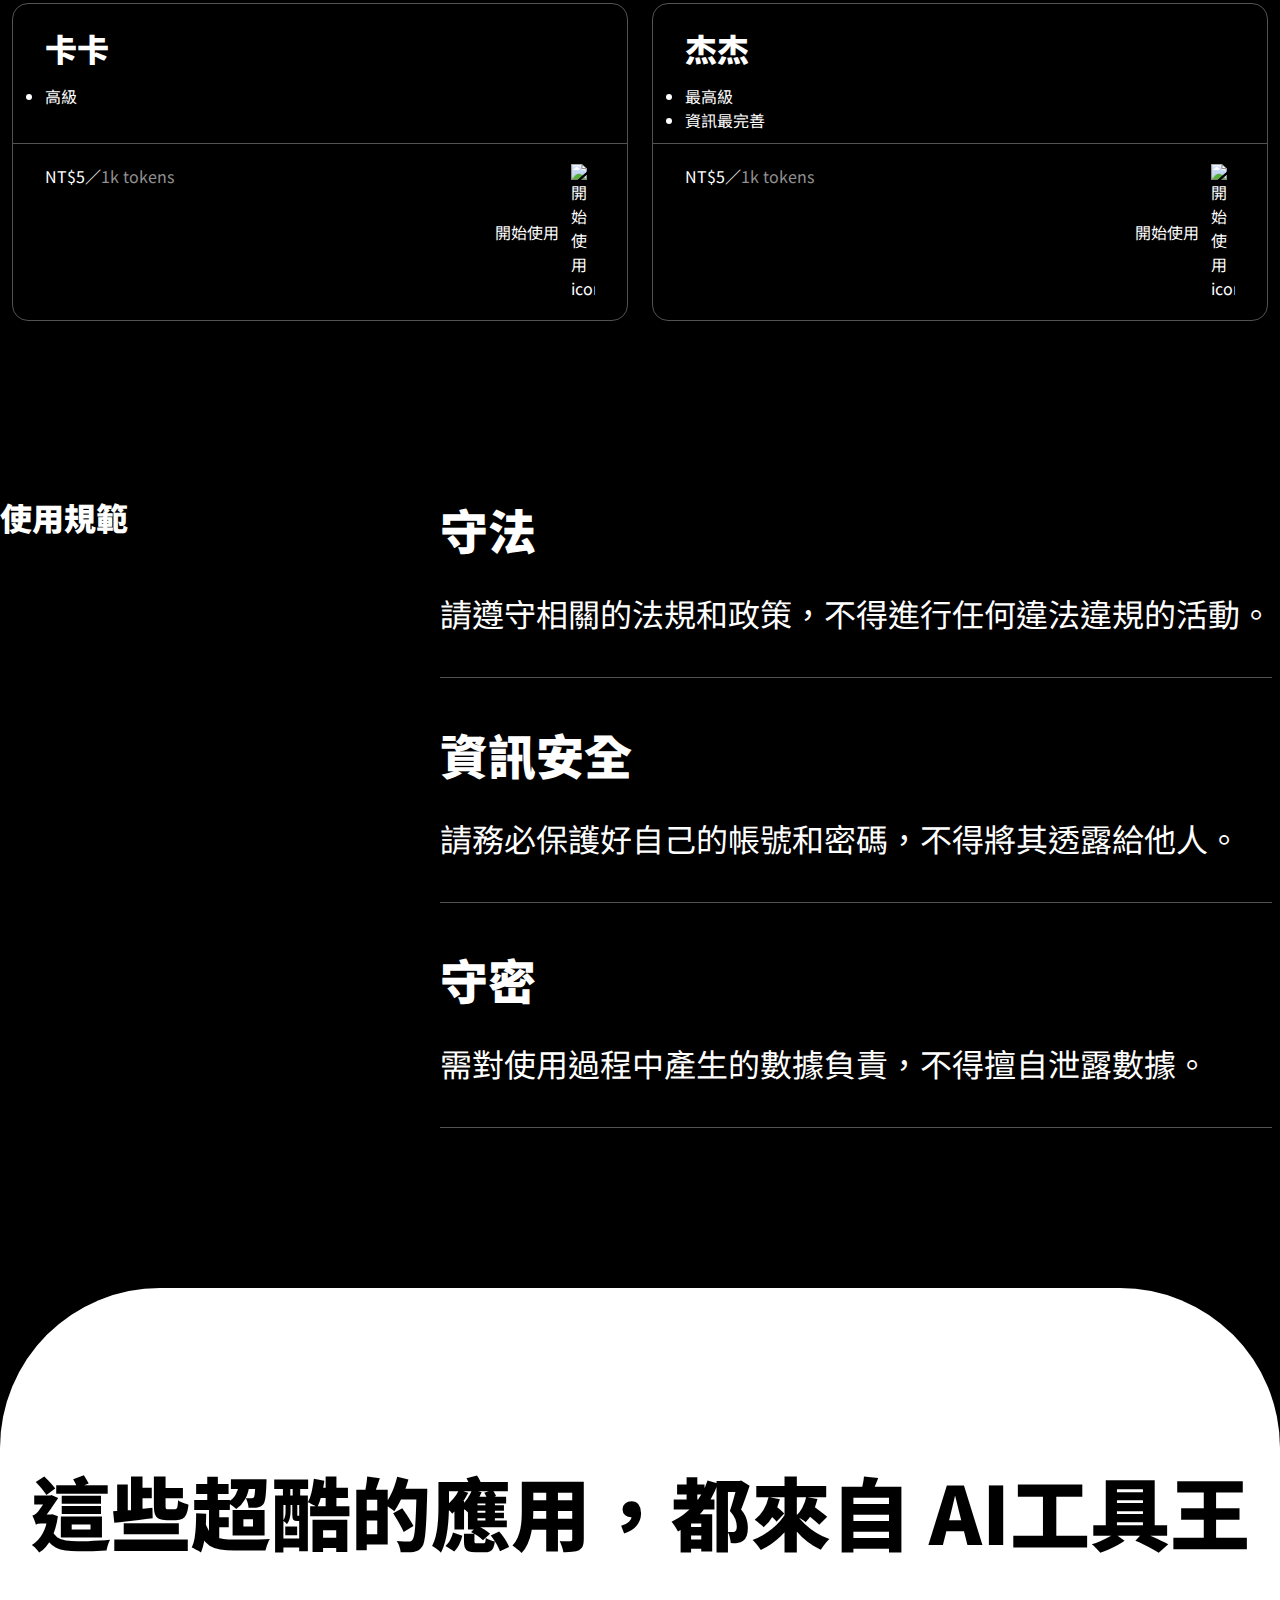
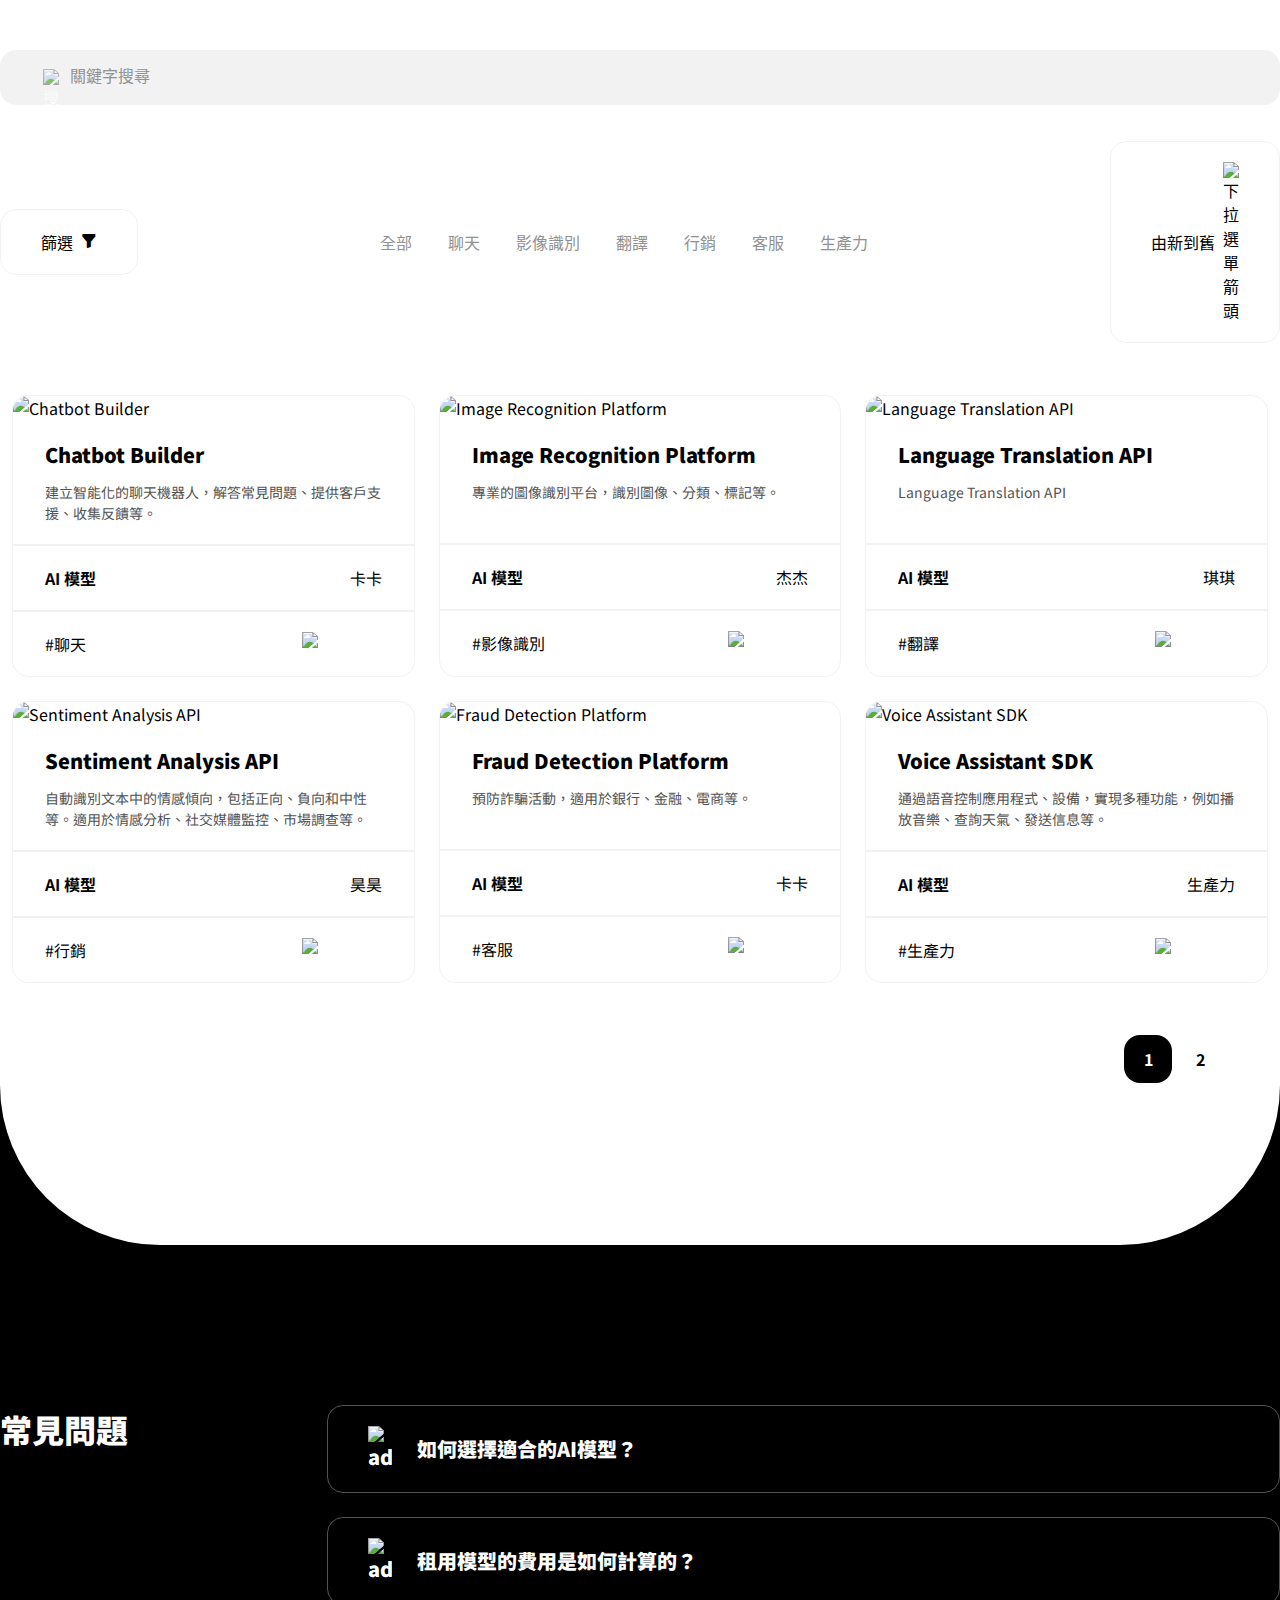
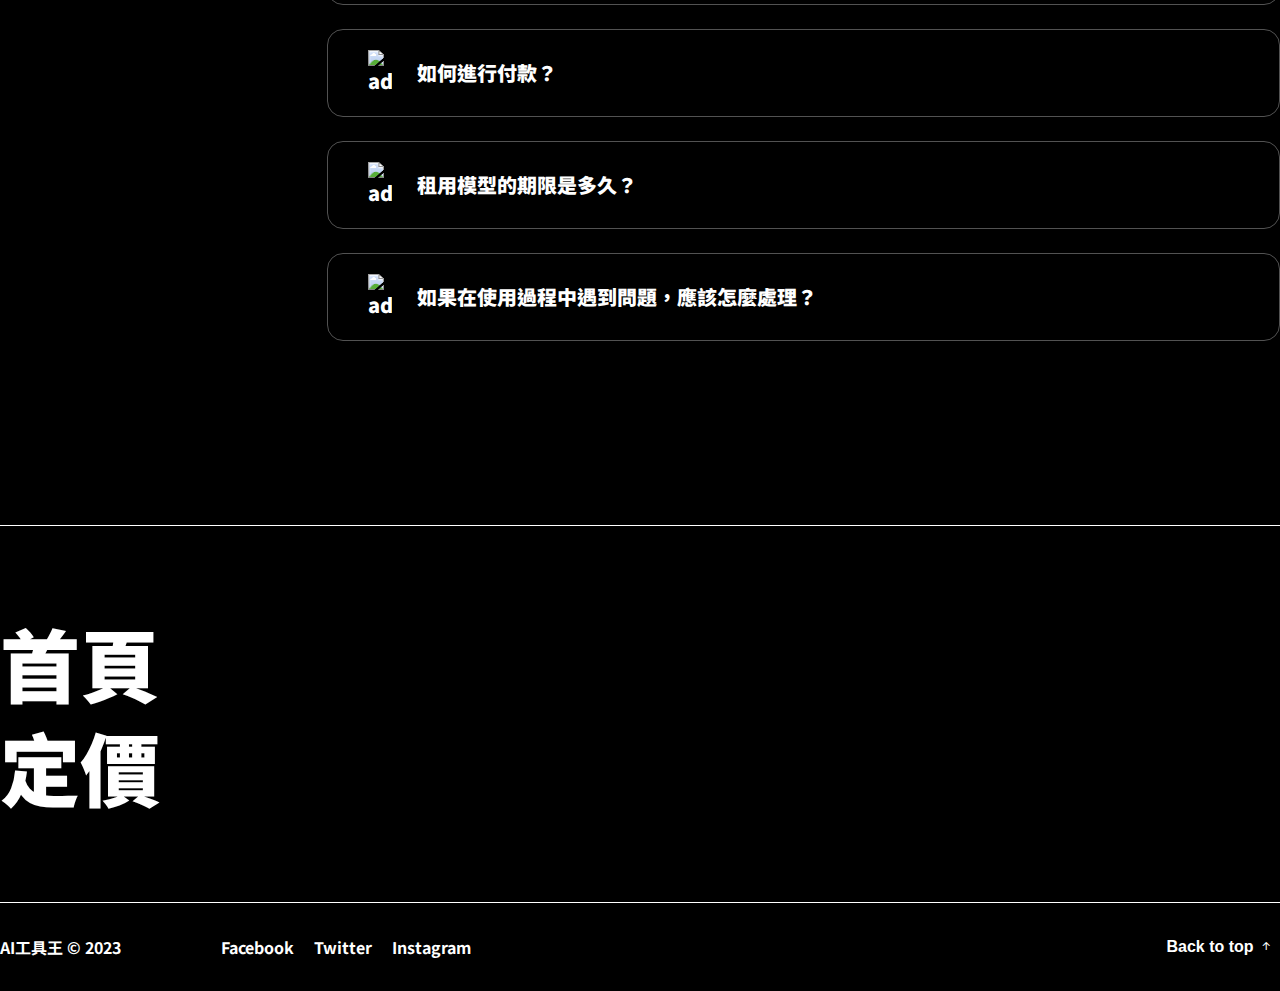
==== commit 93c08468: "細節修正" ====
--- a/price.html
+++ b/price.html
@@ -10,6 +10,7 @@
   <meta property="og:description" content="用多少，付多少。我們相信，最靈活的取用機制，才能最大化的幫助你業務的推動。">
   <link rel="preconnect" href="https://fonts.googleapis.com">
   <link rel="preconnect" href="https://fonts.gstatic.com" crossorigin>
+  <link rel="stylesheet" href="https://cdn.jsdelivr.net/npm/bootstrap-icons@1.10.5/font/bootstrap-icons.css">
   <link href="https://fonts.googleapis.com/css2?family=Noto+Sans+TC:wght@400;700;900&display=swap" rel="stylesheet">
   <link rel="stylesheet" href="https://cdn.jsdelivr.net/npm/bootstrap-icons@1.10.5/font/bootstrap-icons.css">
   <link rel="stylesheet" href="css/main.css">
@@ -146,7 +147,10 @@
           </label>
         </div>
         <div class="filter">
-          <button type="button" class="filterBtn">篩選</button>
+          <button type="button" class="filterBtn">
+            篩選
+            <i class="bi bi-funnel-fill filterIcon"></i>
+          </button>
           <div class="filterBtnContent">
             <p>AI模型</p>
             <label>
@@ -295,6 +299,7 @@
           </div>
           <button type="button" class="sortBtn" id="sort">
             由新到舊
+            <img src="https://github.com/hexschool/2022-web-layout-training/blob/main/2023web-camp/icons/keyboard%20arrow%20down.png?raw=true" alt="下拉選單箭頭">
           </button>
           <div class="sortBtnContent">
             <label>
--- a/css/main.css
+++ b/css/main.css
@@ -593,7 +593,7 @@
 }
 main .products .filterBtnContent {
   width: 240px;
-  top: 50px;
+  top: 53px;
   left: 0;
 }
 main .products .filterList {
@@ -621,9 +621,12 @@
   border-radius: 16px;
 }
 main .products .sortBtnContent {
-  width: 144px;
-  top: 50px;
+  width: 170px;
+  top: 53px;
   right: 0;
+}
+main .products .sortBtnContent .tittle {
+  justify-content: center;
 }
 main .products .pagination {
   display: flex;
@@ -726,9 +729,6 @@
   }
   main .partner .partnerList .logo {
     margin-bottom: 12px;
-  }
-  main .evaluate ul {
-    flex-direction: column;
   }
   main .evaluate li {
     width: 100%;
@@ -836,7 +836,7 @@
     background: #fff;
     margin-top: 16px;
     position: absolute;
-    top: 50px;
+    top: 53px;
     left: 0;
     z-index: 5;
   }
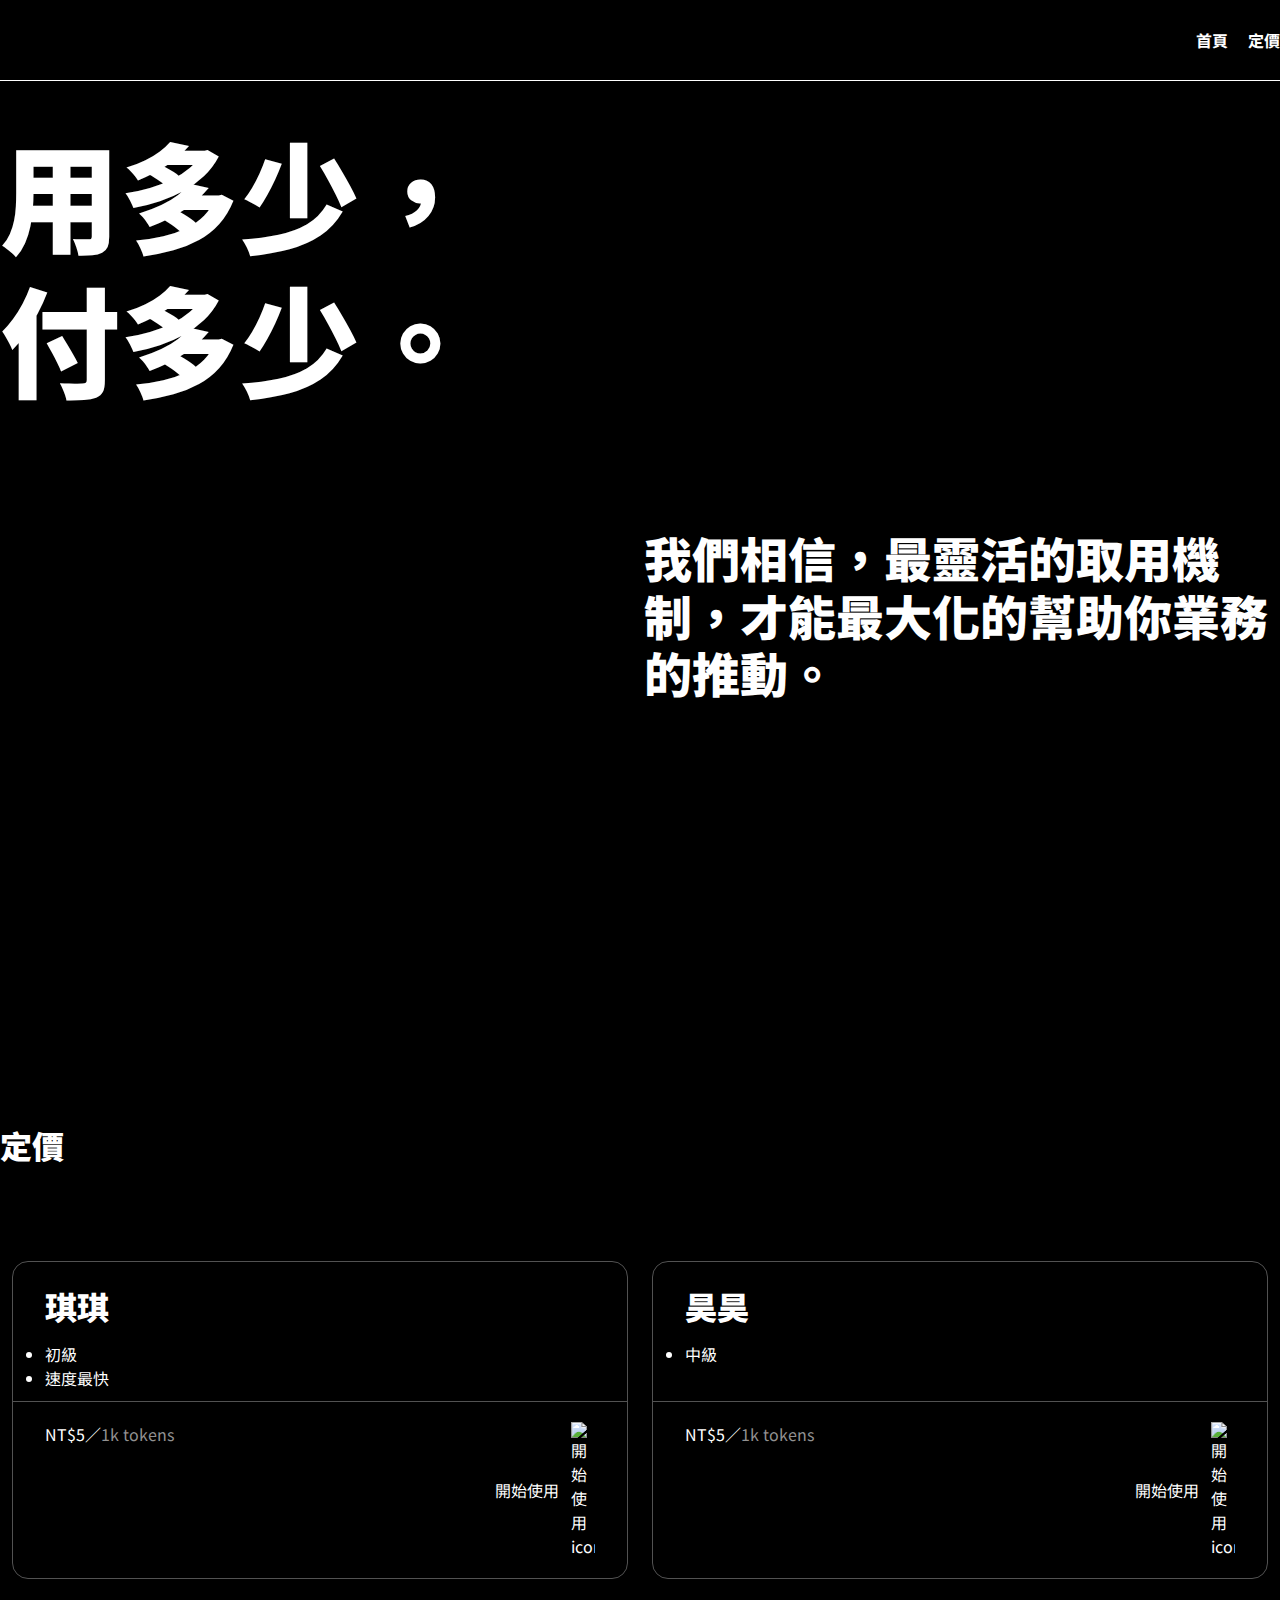
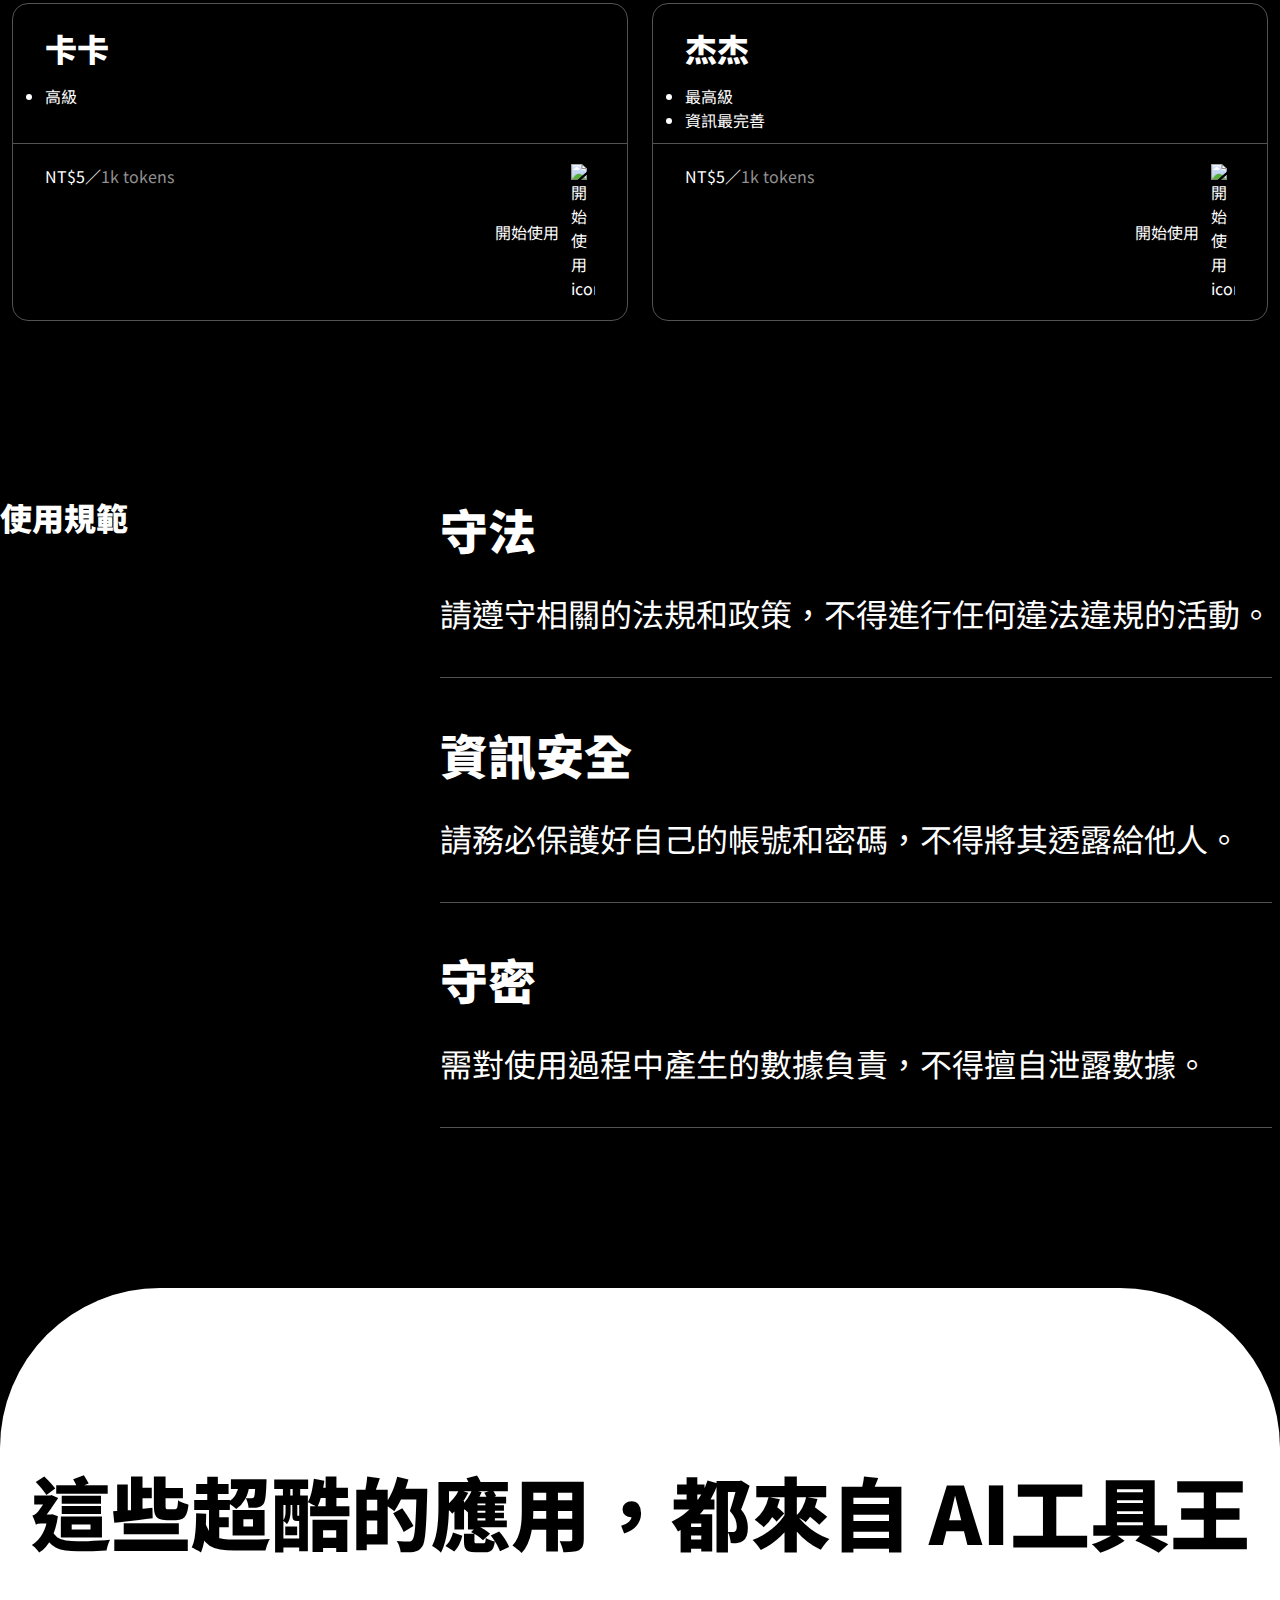
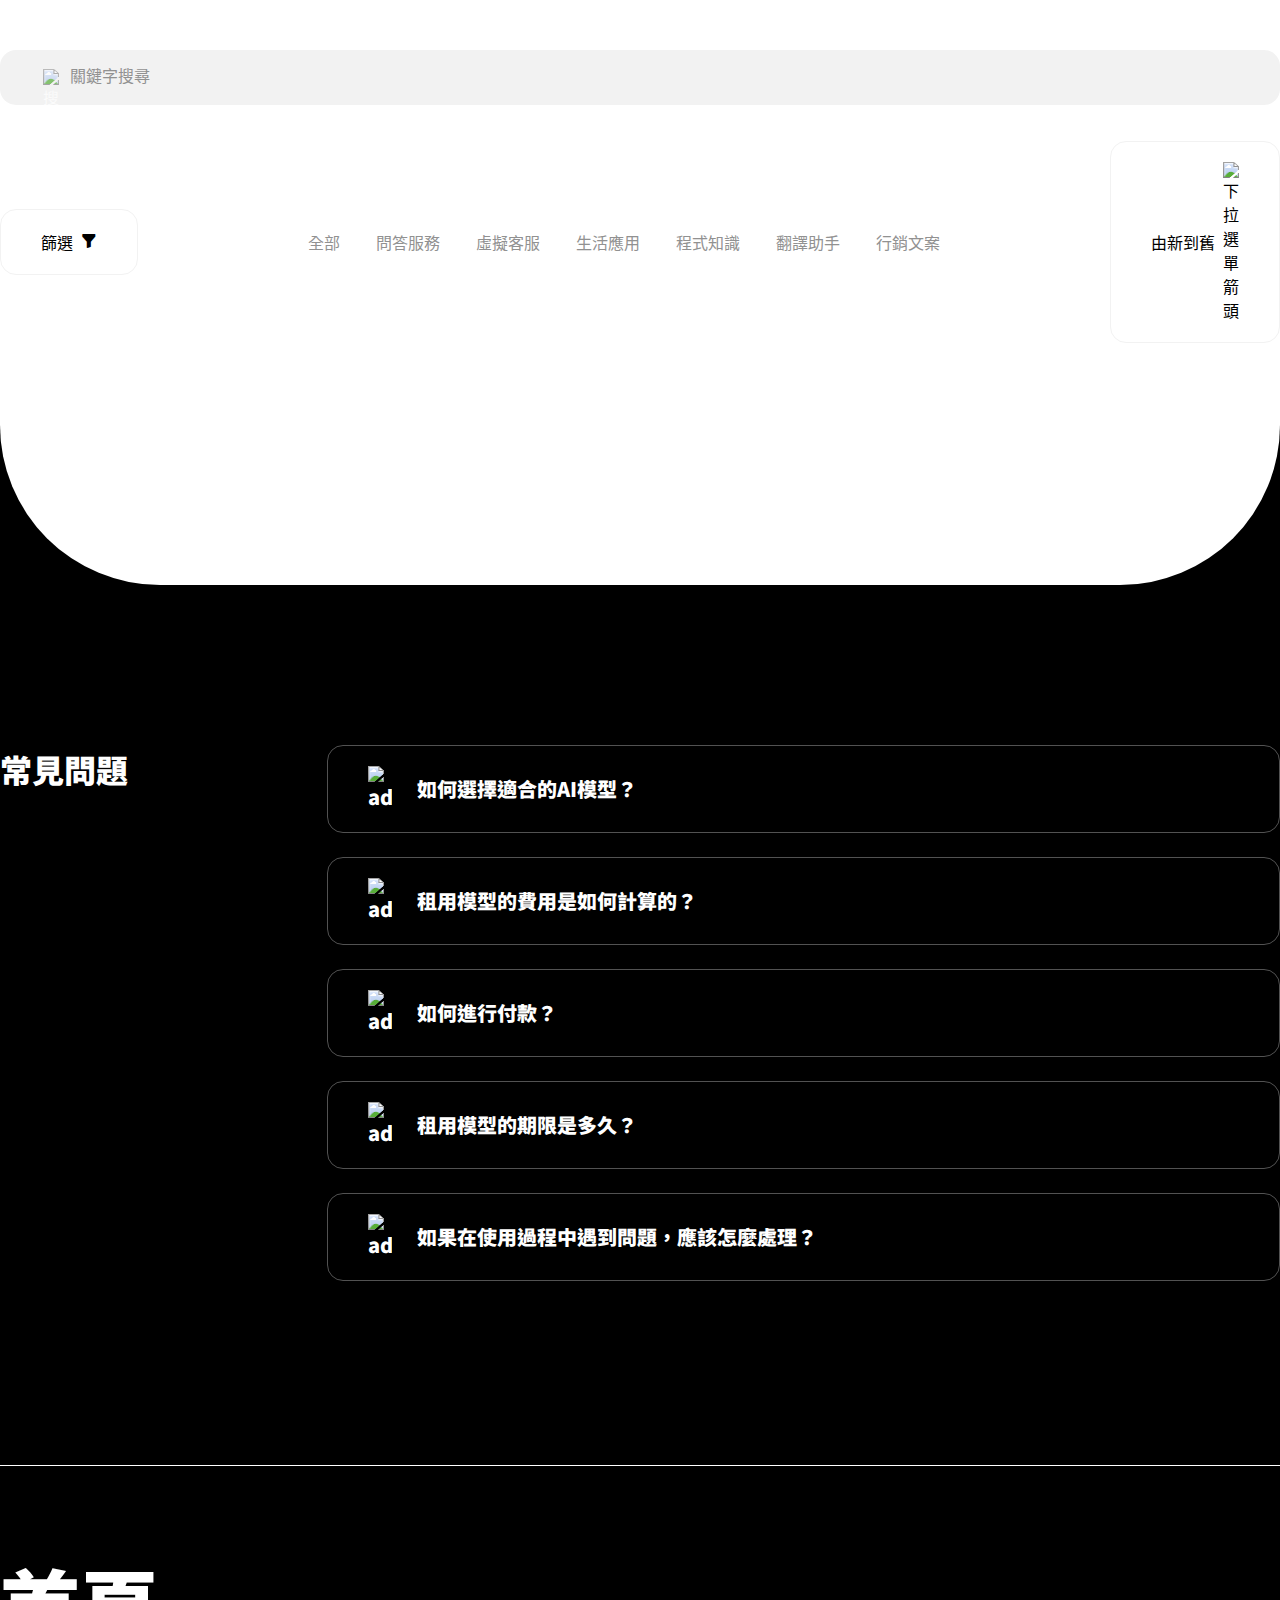
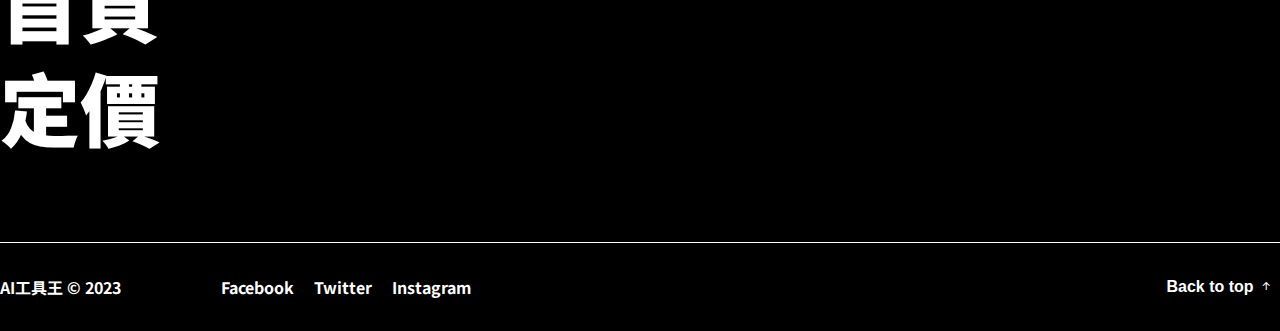
==== commit c7656ab8: "串接學生作品api" ====
--- a/price.html
+++ b/price.html
@@ -50,12 +50,12 @@
       </div>
     </div>
   </header>
-  <main>
+  <main class="hidden-m">
     <section class="hero priceHero">
       <div class="container">
         <h2>用多少，<br>付多少。</h2>
         <div class="heroText">
-            <p>我們相信，最靈活的取用機制，才能最大化的幫助你業務的推動。</p>
+          <p>我們相信，最靈活的取用機制，才能最大化的幫助你業務的推動。</p>
         </div>
         <div class="deco">
           <img src="https://github.com/hexschool/2022-web-layout-training/blob/main/2023web-camp/deco.png?raw=true"
@@ -74,43 +74,51 @@
           <li>
             <h4>琪琪</h4>
             <ul class="feature">
-                <li>初級</li>
-                <li>速度最快</li>
+              <li>初級</li>
+              <li>速度最快</li>
             </ul>
             <div class="priceContent">
-                <p>NT$5／<span>1k tokens</span></p>
-                <a href="#">開始使用 <img src="https://github.com/hexschool/2022-web-layout-training/blob/main/2023web-camp/icons/call%20made.png?raw=true" alt="開始使用icon"></a>
+              <p>NT$5／<span>1k tokens</span></p>
+              <a href="#">開始使用 <img
+                  src="https://github.com/hexschool/2022-web-layout-training/blob/main/2023web-camp/icons/call%20made.png?raw=true"
+                  alt="開始使用icon"></a>
             </div>
           </li>
           <li>
             <h4>昊昊</h4>
             <ul class="feature">
-                <li>中級</li>
+              <li>中級</li>
             </ul>
             <div class="priceContent">
-                <p>NT$5／<span>1k tokens</span></p>
-                <a href="#">開始使用 <img src="https://github.com/hexschool/2022-web-layout-training/blob/main/2023web-camp/icons/call%20made.png?raw=true" alt="開始使用icon"></a>
+              <p>NT$5／<span>1k tokens</span></p>
+              <a href="#">開始使用 <img
+                  src="https://github.com/hexschool/2022-web-layout-training/blob/main/2023web-camp/icons/call%20made.png?raw=true"
+                  alt="開始使用icon"></a>
             </div>
           </li>
           <li>
             <h4>卡卡</h4>
             <ul class="feature">
-                <li>高級</li>
+              <li>高級</li>
             </ul>
             <div class="priceContent">
-                <p>NT$5／<span>1k tokens</span></p>
-                <a href="#">開始使用 <img src="https://github.com/hexschool/2022-web-layout-training/blob/main/2023web-camp/icons/call%20made.png?raw=true" alt="開始使用icon"></a>
+              <p>NT$5／<span>1k tokens</span></p>
+              <a href="#">開始使用 <img
+                  src="https://github.com/hexschool/2022-web-layout-training/blob/main/2023web-camp/icons/call%20made.png?raw=true"
+                  alt="開始使用icon"></a>
             </div>
           </li>
           <li>
             <h4>杰杰</h4>
             <ul class="feature">
-                <li>最高級</li>
-                <li>資訊最完善</li>
+              <li>最高級</li>
+              <li>資訊最完善</li>
             </ul>
             <div class="priceContent">
-                <p>NT$5／<span>1k tokens</span></p>
-                <a href="#">開始使用 <img src="https://github.com/hexschool/2022-web-layout-training/blob/main/2023web-camp/icons/call%20made.png?raw=true" alt="開始使用icon"></a>
+              <p>NT$5／<span>1k tokens</span></p>
+              <a href="#">開始使用 <img
+                  src="https://github.com/hexschool/2022-web-layout-training/blob/main/2023web-camp/icons/call%20made.png?raw=true"
+                  alt="開始使用icon"></a>
             </div>
           </li>
         </ul>
@@ -223,63 +231,64 @@
             </label>
             <label>
               <div class="tittle">
-                <input type="radio" name="category" value="聊天">
-                <span class="name">聊天</span>
-                <span class="check">
-                  <img
-                    src="https://github.com/hexschool/2022-web-layout-training/blob/main/2023web-camp/icons/check.png?raw=true"
-                    alt="checkIcon">
-                </span>
-              </div>
-            </label>
-            <label>
-              <div class="tittle">
-                <input type="radio" name="category" value="影像識別">
-                <span class="name">影像識別</span>
-                <span class="check">
-                  <img
-                    src="https://github.com/hexschool/2022-web-layout-training/blob/main/2023web-camp/icons/check.png?raw=true"
-                    alt="checkIcon">
-                </span>
-              </div>
-            </label>
-            <label>
-              <div class="tittle">
-                <input type="radio" name="category" value="翻譯">
-                <span class="name">翻譯</span>
-                <span class="check">
-                  <img
-                    src="https://github.com/hexschool/2022-web-layout-training/blob/main/2023web-camp/icons/check.png?raw=true"
-                    alt="checkIcon">
-                </span>
-              </div>
-            </label>
-            <label>
-              <div class="tittle">
-                <input type="radio" name="category" value="行銷">
-                <span class="name">行銷</span>
-                <span class="check">
-                  <img
-                    src="https://github.com/hexschool/2022-web-layout-training/blob/main/2023web-camp/icons/check.png?raw=true"
-                    alt="checkIcon">
-                </span>
-              </div>
-            </label>
-            <label>
-              <div class="tittle">
-                <input type="radio" name="category" value="客服">
-                <span class="name">客服</span>
-                <span class="check">
-                  <img
-                    src="https://github.com/hexschool/2022-web-layout-training/blob/main/2023web-camp/icons/check.png?raw=true"
-                    alt="checkIcon">
-                </span>
-              </div>
-            </label>
-            <label>
-              <div class="tittle">
-                <input type="radio" name="category" value="生產力">
-                <span class="name">生產力</span>
+                <input type="radio" name="category" value="問答服務">
+                <span class="name">
+                  問答服務</span>
+                <span class="check">
+                  <img
+                    src="https://github.com/hexschool/2022-web-layout-training/blob/main/2023web-camp/icons/check.png?raw=true"
+                    alt="checkIcon">
+                </span>
+              </div>
+            </label>
+            <label>
+              <div class="tittle">
+                <input type="radio" name="category" value="虛擬客服">
+                <span class="name">虛擬客服</span>
+                <span class="check">
+                  <img
+                    src="https://github.com/hexschool/2022-web-layout-training/blob/main/2023web-camp/icons/check.png?raw=true"
+                    alt="checkIcon">
+                </span>
+              </div>
+            </label>
+            <label>
+              <div class="tittle">
+                <input type="radio" name="category" value="生活應用">
+                <span class="name">生活應用</span>
+                <span class="check">
+                  <img
+                    src="https://github.com/hexschool/2022-web-layout-training/blob/main/2023web-camp/icons/check.png?raw=true"
+                    alt="checkIcon">
+                </span>
+              </div>
+            </label>
+            <label>
+              <div class="tittle">
+                <input type="radio" name="category" value="程式知識">
+                <span class="name">程式知識</span>
+                <span class="check">
+                  <img
+                    src="https://github.com/hexschool/2022-web-layout-training/blob/main/2023web-camp/icons/check.png?raw=true"
+                    alt="checkIcon">
+                </span>
+              </div>
+            </label>
+            <label>
+              <div class="tittle">
+                <input type="radio" name="category" value="翻譯助手">
+                <span class="name">翻譯助手</span>
+                <span class="check">
+                  <img
+                    src="https://github.com/hexschool/2022-web-layout-training/blob/main/2023web-camp/icons/check.png?raw=true"
+                    alt="checkIcon">
+                </span>
+              </div>
+            </label>
+            <label>
+              <div class="tittle">
+                <input type="radio" name="category" value="行銷文案">
+                <span class="name">行銷文案</span>
                 <span class="check">
                   <img
                     src="https://github.com/hexschool/2022-web-layout-training/blob/main/2023web-camp/icons/check.png?raw=true"
@@ -290,16 +299,18 @@
           </div>
           <div class="filterList">
             <button type="button">全部</button>
-            <button type="button">聊天</button>
-            <button type="button">影像識別</button>
-            <button type="button">翻譯</button>
-            <button type="button">行銷</button>
-            <button type="button">客服</button>
-            <button type="button">生產力</button>
+            <button type="button">問答服務</button>
+            <button type="button">虛擬客服</button>
+            <button type="button">生活應用</button>
+            <button type="button">程式知識</button>
+            <button type="button">翻譯助手</button>
+            <button type="button">行銷文案</button>
           </div>
           <button type="button" class="sortBtn" id="sort">
             由新到舊
-            <img src="https://github.com/hexschool/2022-web-layout-training/blob/main/2023web-camp/icons/keyboard%20arrow%20down.png?raw=true" alt="下拉選單箭頭">
+            <img
+              src="https://github.com/hexschool/2022-web-layout-training/blob/main/2023web-camp/icons/keyboard%20arrow%20down.png?raw=true"
+              alt="下拉選單箭頭">
           </button>
           <div class="sortBtnContent">
             <label>
@@ -326,37 +337,66 @@
         <ul class="fqaList">
           <li data-num="1">
             <h4>
-              <img class="addIcon" src="https://github.com/hexschool/2022-web-layout-training/blob/main/2023web-camp/icons/add.png?raw=true" alt="addIcon">
-              <img class="removeIcon" src="https://github.com/hexschool/2022-web-layout-training/blob/main/2023web-camp/icons/remove.png?raw=true" alt="removeIcon">
-              如何選擇適合的AI模型？</h4>
+              <img class="addIcon"
+                src="https://github.com/hexschool/2022-web-layout-training/blob/main/2023web-camp/icons/add.png?raw=true"
+                alt="addIcon">
+              <img class="removeIcon"
+                src="https://github.com/hexschool/2022-web-layout-training/blob/main/2023web-camp/icons/remove.png?raw=true"
+                alt="removeIcon">
+              如何選擇適合的AI模型？
+            </h4>
             <p>選擇適合的 AI 模型需要考慮您的應用場景、需要解決的問題、可用的資源以及預算等因素。可以通過對比不同模型的性能、準確率、速度等指標，以及與其他用戶的評價與反饋，來選擇最適合的模型。</p>
           </li>
           <li data-num="2">
             <h4>
-              <img class="addIcon" src="https://github.com/hexschool/2022-web-layout-training/blob/main/2023web-camp/icons/add.png?raw=true" alt="addIcon">
-              <img class="removeIcon" src="https://github.com/hexschool/2022-web-layout-training/blob/main/2023web-camp/icons/remove.png?raw=true" alt="removeIcon">
-              租用模型的費用是如何計算的？</h4>
-            <p>租用模型的費用通常會根據模型的性能和使用時間等因素進行計算。具體而言，模型的性能可以根據其精度、速度、暫用資源等指標來評估；而使用時間可以根據租用時間的長短來計算，通常會按小時、天或月來計算。綜合考慮這些因素，系統會自動算出對應的租用費用。</p>
+              <img class="addIcon"
+                src="https://github.com/hexschool/2022-web-layout-training/blob/main/2023web-camp/icons/add.png?raw=true"
+                alt="addIcon">
+              <img class="removeIcon"
+                src="https://github.com/hexschool/2022-web-layout-training/blob/main/2023web-camp/icons/remove.png?raw=true"
+                alt="removeIcon">
+              租用模型的費用是如何計算的？
+            </h4>
+            <p>
+              租用模型的費用通常會根據模型的性能和使用時間等因素進行計算。具體而言，模型的性能可以根據其精度、速度、暫用資源等指標來評估；而使用時間可以根據租用時間的長短來計算，通常會按小時、天或月來計算。綜合考慮這些因素，系統會自動算出對應的租用費用。
+            </p>
           </li>
           <li data-num="3">
             <h4>
-              <img class="addIcon" src="https://github.com/hexschool/2022-web-layout-training/blob/main/2023web-camp/icons/add.png?raw=true" alt="addIcon">
-              <img class="removeIcon" src="https://github.com/hexschool/2022-web-layout-training/blob/main/2023web-camp/icons/remove.png?raw=true" alt="removeIcon">
-              如何進行付款？</h4>
-            <p>付款方式可以通過網站上提供的宴上支付平台進行支付。具體而言，您可以選擇信用卡、銀行轉帳電子錢包等不同的支付方式進行支付。在支付前，您需要先登錄網站並選擇適合的租用方案，系統會自動計算出對應的租用欸用和支付金額，然後您可以選擇適合的支付方式進行支付。完成支付後，系統會自動向您提供相應的服務。</p>
+              <img class="addIcon"
+                src="https://github.com/hexschool/2022-web-layout-training/blob/main/2023web-camp/icons/add.png?raw=true"
+                alt="addIcon">
+              <img class="removeIcon"
+                src="https://github.com/hexschool/2022-web-layout-training/blob/main/2023web-camp/icons/remove.png?raw=true"
+                alt="removeIcon">
+              如何進行付款？
+            </h4>
+            <p>
+              付款方式可以通過網站上提供的宴上支付平台進行支付。具體而言，您可以選擇信用卡、銀行轉帳電子錢包等不同的支付方式進行支付。在支付前，您需要先登錄網站並選擇適合的租用方案，系統會自動計算出對應的租用欸用和支付金額，然後您可以選擇適合的支付方式進行支付。完成支付後，系統會自動向您提供相應的服務。
+            </p>
           </li>
           <li data-num="4">
             <h4>
-              <img class="addIcon" src="https://github.com/hexschool/2022-web-layout-training/blob/main/2023web-camp/icons/add.png?raw=true" alt="addIcon">
-              <img class="removeIcon" src="https://github.com/hexschool/2022-web-layout-training/blob/main/2023web-camp/icons/remove.png?raw=true" alt="removeIcon">
-              租用模型的期限是多久？</h4>
+              <img class="addIcon"
+                src="https://github.com/hexschool/2022-web-layout-training/blob/main/2023web-camp/icons/add.png?raw=true"
+                alt="addIcon">
+              <img class="removeIcon"
+                src="https://github.com/hexschool/2022-web-layout-training/blob/main/2023web-camp/icons/remove.png?raw=true"
+                alt="removeIcon">
+              租用模型的期限是多久？
+            </h4>
             <p>租用模型的期限可以根據您的需求進行設置，通常可以選擇幾個小時、幾天或幾個月等不同的時間段。</p>
           </li>
           <li data-num="5">
             <h4>
-              <img class="addIcon" src="https://github.com/hexschool/2022-web-layout-training/blob/main/2023web-camp/icons/add.png?raw=true" alt="addIcon">
-              <img class="removeIcon" src="https://github.com/hexschool/2022-web-layout-training/blob/main/2023web-camp/icons/remove.png?raw=true" alt="removeIcon">
-              如果在使用過程中遇到問題，應該怎麼處理？</h4>
+              <img class="addIcon"
+                src="https://github.com/hexschool/2022-web-layout-training/blob/main/2023web-camp/icons/add.png?raw=true"
+                alt="addIcon">
+              <img class="removeIcon"
+                src="https://github.com/hexschool/2022-web-layout-training/blob/main/2023web-camp/icons/remove.png?raw=true"
+                alt="removeIcon">
+              如果在使用過程中遇到問題，應該怎麼處理？
+            </h4>
             <p>如果在使用過程中遇到問題，您可以聯繫惡扶或技術支持人員進行諮詢或報告問題。您也可以。您也可以通過網站上的幫助中心或社區論壇尋找相關的解決方案和回答。</p>
           </li>
         </ul>
@@ -391,6 +431,7 @@
       </section>
     </div>
   </footer>
+  <script src="https://cdn.jsdelivr.net/npm/axios@1.1.2/dist/axios.min.js"></script>
   <script src="js/all.js"></script>
   <script src="js/price.js"></script>
 </body>
